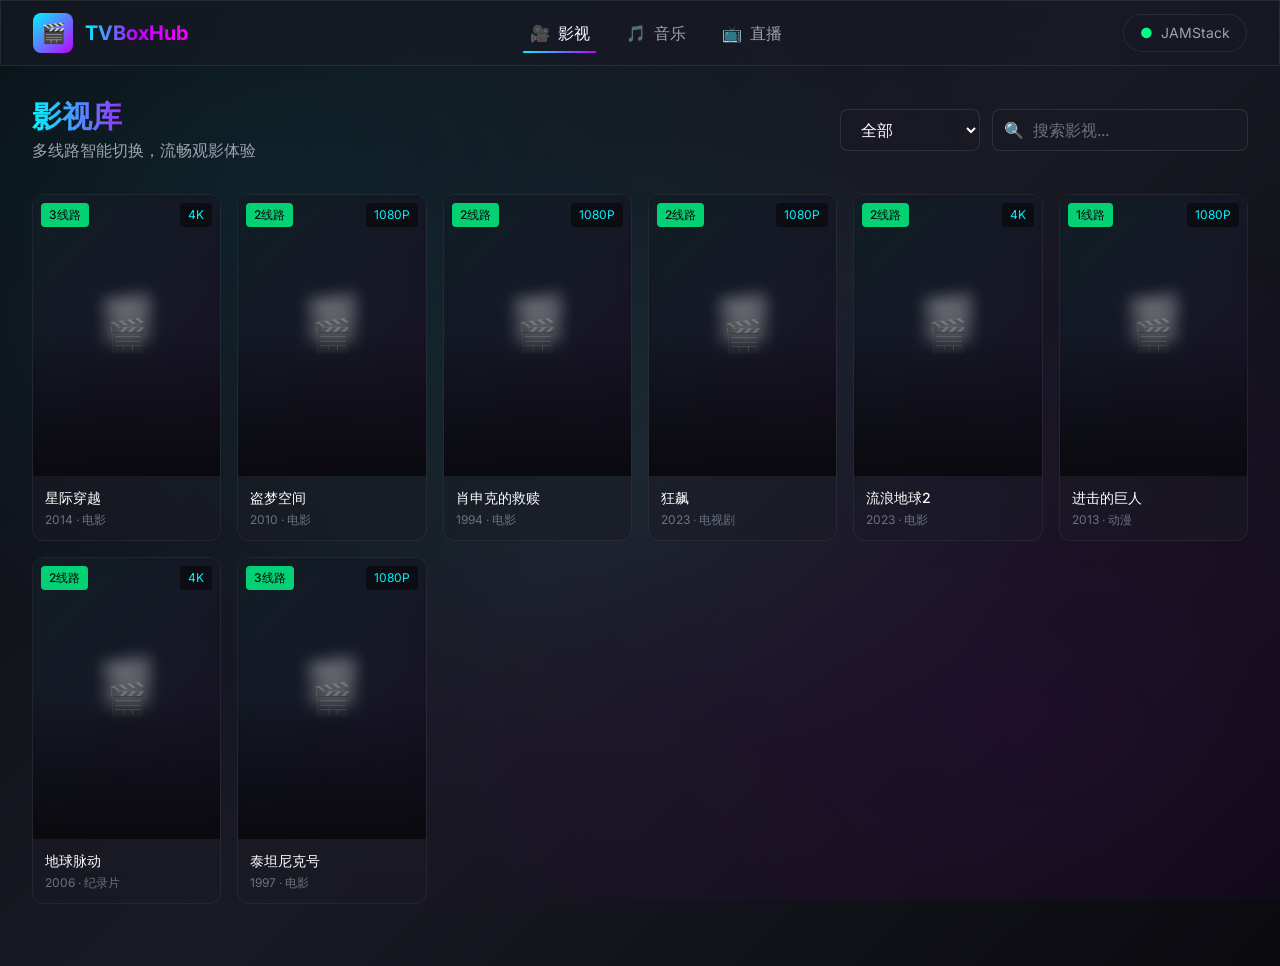
==== index.html @ 342911a7 "Deploy TVBox Hub to GitHub Pages" ====
<!DOCTYPE html>
<html lang="zh-CN">
  <head>
    <meta charset="UTF-8" />
    <link rel="icon" type="image/svg+xml" href="/vite.svg" />
    <meta name="viewport" content="width=device-width, initial-scale=1.0" />
    <meta name="theme-color" content="#0a0a0f" />
    <meta name="description" content="TVBoxHub - 影音一体化平台" />
    <title>TVBoxHub · 极客影音</title>
    <link rel="preconnect" href="https://fonts.googleapis.com">
    <link rel="preconnect" href="https://fonts.gstatic.com" crossorigin>
    <link href="https://fonts.googleapis.com/css2?family=Inter:wght@300;400;500;600;700&display=swap" rel="stylesheet">
    <script type="module" crossorigin src="./assets/index-Dao3s5fW.js"></script>
    <link rel="modulepreload" crossorigin href="./assets/vue-vendor-BrtCukkG.js">
    <link rel="modulepreload" crossorigin href="./assets/player-DXFqGVca.js">
    <link rel="stylesheet" crossorigin href="./assets/index-DZx0-giW.css">
  </head>
  <body class="bg-dark-900 text-gray-100">
    <div id="app"></div>
  </body>
</html>
---- assets/index-DZx0-giW.css ----
.safe-area-pb[data-v-b015e8e7]{padding-bottom:env(safe-area-inset-bottom,0)}.slide-up-enter-active[data-v-252736a0],.slide-up-leave-active[data-v-252736a0]{transition:all .3s ease}.slide-up-enter-from[data-v-252736a0],.slide-up-leave-to[data-v-252736a0]{transform:translateY(100%);opacity:0}.safe-area-pb[data-v-252736a0]{padding-bottom:env(safe-area-inset-bottom,0)}.fade-enter-active[data-v-eb271ba5],.fade-leave-active[data-v-eb271ba5]{transition:opacity .3s ease}.fade-enter-from[data-v-eb271ba5],.fade-leave-to[data-v-eb271ba5]{opacity:0}*,:before,:after{--tw-border-spacing-x: 0;--tw-border-spacing-y: 0;--tw-translate-x: 0;--tw-translate-y: 0;--tw-rotate: 0;--tw-skew-x: 0;--tw-skew-y: 0;--tw-scale-x: 1;--tw-scale-y: 1;--tw-pan-x: ;--tw-pan-y: ;--tw-pinch-zoom: ;--tw-scroll-snap-strictness: proximity;--tw-gradient-from-position: ;--tw-gradient-via-position: ;--tw-gradient-to-position: ;--tw-ordinal: ;--tw-slashed-zero: ;--tw-numeric-figure: ;--tw-numeric-spacing: ;--tw-numeric-fraction: ;--tw-ring-inset: ;--tw-ring-offset-width: 0px;--tw-ring-offset-color: #fff;--tw-ring-color: rgb(59 130 246 / .5);--tw-ring-offset-shadow: 0 0 #0000;--tw-ring-shadow: 0 0 #0000;--tw-shadow: 0 0 #0000;--tw-shadow-colored: 0 0 #0000;--tw-blur: ;--tw-brightness: ;--tw-contrast: ;--tw-grayscale: ;--tw-hue-rotate: ;--tw-invert: ;--tw-saturate: ;--tw-sepia: ;--tw-drop-shadow: ;--tw-backdrop-blur: ;--tw-backdrop-brightness: ;--tw-backdrop-contrast: ;--tw-backdrop-grayscale: ;--tw-backdrop-hue-rotate: ;--tw-backdrop-invert: ;--tw-backdrop-opacity: ;--tw-backdrop-saturate: ;--tw-backdrop-sepia: ;--tw-contain-size: ;--tw-contain-layout: ;--tw-contain-paint: ;--tw-contain-style: }::backdrop{--tw-border-spacing-x: 0;--tw-border-spacing-y: 0;--tw-translate-x: 0;--tw-translate-y: 0;--tw-rotate: 0;--tw-skew-x: 0;--tw-skew-y: 0;--tw-scale-x: 1;--tw-scale-y: 1;--tw-pan-x: ;--tw-pan-y: ;--tw-pinch-zoom: ;--tw-scroll-snap-strictness: proximity;--tw-gradient-from-position: ;--tw-gradient-via-position: ;--tw-gradient-to-position: ;--tw-ordinal: ;--tw-slashed-zero: ;--tw-numeric-figure: ;--tw-numeric-spacing: ;--tw-numeric-fraction: ;--tw-ring-inset: ;--tw-ring-offset-width: 0px;--tw-ring-offset-color: #fff;--tw-ring-color: rgb(59 130 246 / .5);--tw-ring-offset-shadow: 0 0 #0000;--tw-ring-shadow: 0 0 #0000;--tw-shadow: 0 0 #0000;--tw-shadow-colored: 0 0 #0000;--tw-blur: ;--tw-brightness: ;--tw-contrast: ;--tw-grayscale: ;--tw-hue-rotate: ;--tw-invert: ;--tw-saturate: ;--tw-sepia: ;--tw-drop-shadow: ;--tw-backdrop-blur: ;--tw-backdrop-brightness: ;--tw-backdrop-contrast: ;--tw-backdrop-grayscale: ;--tw-backdrop-hue-rotate: ;--tw-backdrop-invert: ;--tw-backdrop-opacity: ;--tw-backdrop-saturate: ;--tw-backdrop-sepia: ;--tw-contain-size: ;--tw-contain-layout: ;--tw-contain-paint: ;--tw-contain-style: }*,:before,:after{box-sizing:border-box;border-width:0;border-style:solid;border-color:#e5e7eb}:before,:after{--tw-content: ""}html,:host{line-height:1.5;-webkit-text-size-adjust:100%;-moz-tab-size:4;-o-tab-size:4;tab-size:4;font-family:Inter,system-ui,sans-serif;font-feature-settings:normal;font-variation-settings:normal;-webkit-tap-highlight-color:transparent}body{margin:0;line-height:inherit}hr{height:0;color:inherit;border-top-width:1px}abbr:where([title]){-webkit-text-decoration:underline dotted;text-decoration:underline dotted}h1,h2,h3,h4,h5,h6{font-size:inherit;font-weight:inherit}a{color:inherit;text-decoration:inherit}b,strong{font-weight:bolder}code,kbd,samp,pre{font-family:Fira Code,Consolas,monospace;font-feature-settings:normal;font-variation-settings:normal;font-size:1em}small{font-size:80%}sub,sup{font-size:75%;line-height:0;position:relative;vertical-align:baseline}sub{bottom:-.25em}sup{top:-.5em}table{text-indent:0;border-color:inherit;border-collapse:collapse}button,input,optgroup,select,textarea{font-family:inherit;font-feature-settings:inherit;font-variation-settings:inherit;font-size:100%;font-weight:inherit;line-height:inherit;letter-spacing:inherit;color:inherit;margin:0;padding:0}button,select{text-transform:none}button,input:where([type=button]),input:where([type=reset]),input:where([type=submit]){-webkit-appearance:button;background-color:transparent;background-image:none}:-moz-focusring{outline:auto}:-moz-ui-invalid{box-shadow:none}progress{vertical-align:baseline}::-webkit-inner-spin-button,::-webkit-outer-spin-button{height:auto}[type=search]{-webkit-appearance:textfield;outline-offset:-2px}::-webkit-search-decoration{-webkit-appearance:none}::-webkit-file-upload-button{-webkit-appearance:button;font:inherit}summary{display:list-item}blockquote,dl,dd,h1,h2,h3,h4,h5,h6,hr,figure,p,pre{margin:0}fieldset{margin:0;padding:0}legend{padding:0}ol,ul,menu{list-style:none;margin:0;padding:0}dialog{padding:0}textarea{resize:vertical}input::-moz-placeholder,textarea::-moz-placeholder{opacity:1;color:#9ca3af}input::placeholder,textarea::placeholder{opacity:1;color:#9ca3af}button,[role=button]{cursor:pointer}:disabled{cursor:default}img,svg,video,canvas,audio,iframe,embed,object{display:block;vertical-align:middle}img,video{max-width:100%;height:auto}[hidden]:where(:not([hidden=until-found])){display:none}.container{width:100%}@media (min-width: 640px){.container{max-width:640px}}@media (min-width: 768px){.container{max-width:768px}}@media (min-width: 1024px){.container{max-width:1024px}}@media (min-width: 1280px){.container{max-width:1280px}}@media (min-width: 1536px){.container{max-width:1536px}}.fixed{position:fixed}.absolute{position:absolute}.relative{position:relative}.sticky{position:sticky}.inset-0{top:0;right:0;bottom:0;left:0}.-bottom-0\.5{bottom:-.125rem}.bottom-0{bottom:0}.bottom-16{bottom:4rem}.bottom-2{bottom:.5rem}.bottom-4{bottom:1rem}.left-0{left:0}.left-2{left:.5rem}.left-3{left:.75rem}.left-4{left:1rem}.right-0{right:0}.right-2{right:.5rem}.right-4{right:1rem}.top-0{top:0}.top-1\/2{top:50%}.top-2{top:.5rem}.top-4{top:1rem}.z-10{z-index:10}.z-20{z-index:20}.z-40{z-index:40}.z-50{z-index:50}.mx-auto{margin-left:auto;margin-right:auto}.mb-2{margin-bottom:.5rem}.mb-4{margin-bottom:1rem}.mb-8{margin-bottom:2rem}.ml-4{margin-left:1rem}.mt-1{margin-top:.25rem}.mt-2{margin-top:.5rem}.mt-3{margin-top:.75rem}.flex{display:flex}.grid{display:grid}.hidden{display:none}.aspect-\[2\/3\]{aspect-ratio:2/3}.aspect-square{aspect-ratio:1 / 1}.aspect-video{aspect-ratio:16 / 9}.h-0\.5{height:.125rem}.h-1{height:.25rem}.h-1\.5{height:.375rem}.h-10{height:2.5rem}.h-12{height:3rem}.h-14{height:3.5rem}.h-16{height:4rem}.h-2{height:.5rem}.h-64{height:16rem}.h-8{height:2rem}.h-full{height:100%}.max-h-\[90vh\]{max-height:90vh}.min-h-screen{min-height:100vh}.w-1\.5{width:.375rem}.w-10{width:2.5rem}.w-12{width:3rem}.w-14{width:3.5rem}.w-16{width:4rem}.w-2{width:.5rem}.w-48{width:12rem}.w-8{width:2rem}.w-full{width:100%}.min-w-0{min-width:0px}.min-w-\[140px\]{min-width:140px}.max-w-2xl{max-width:42rem}.max-w-7xl{max-width:80rem}.max-w-md{max-width:28rem}.flex-1{flex:1 1 0%}.flex-shrink-0{flex-shrink:0}.-translate-y-1\/2{--tw-translate-y: -50%;transform:translate(var(--tw-translate-x),var(--tw-translate-y)) rotate(var(--tw-rotate)) skew(var(--tw-skew-x)) skewY(var(--tw-skew-y)) scaleX(var(--tw-scale-x)) scaleY(var(--tw-scale-y))}.scale-110{--tw-scale-x: 1.1;--tw-scale-y: 1.1;transform:translate(var(--tw-translate-x),var(--tw-translate-y)) rotate(var(--tw-rotate)) skew(var(--tw-skew-x)) skewY(var(--tw-skew-y)) scaleX(var(--tw-scale-x)) scaleY(var(--tw-scale-y))}.transform{transform:translate(var(--tw-translate-x),var(--tw-translate-y)) rotate(var(--tw-rotate)) skew(var(--tw-skew-x)) skewY(var(--tw-skew-y)) scaleX(var(--tw-scale-x)) scaleY(var(--tw-scale-y))}@keyframes pulse{50%{opacity:.5}}.animate-pulse{animation:pulse 2s cubic-bezier(.4,0,.6,1) infinite}@keyframes spin{to{transform:rotate(360deg)}}.animate-spin{animation:spin 1s linear infinite}.cursor-pointer{cursor:pointer}.grid-cols-1{grid-template-columns:repeat(1,minmax(0,1fr))}.grid-cols-2{grid-template-columns:repeat(2,minmax(0,1fr))}.flex-col{flex-direction:column}.flex-wrap{flex-wrap:wrap}.items-center{align-items:center}.justify-center{justify-content:center}.justify-between{justify-content:space-between}.justify-around{justify-content:space-around}.gap-1{gap:.25rem}.gap-2{gap:.5rem}.gap-3{gap:.75rem}.gap-4{gap:1rem}.gap-6{gap:1.5rem}.space-y-3>:not([hidden])~:not([hidden]){--tw-space-y-reverse: 0;margin-top:calc(.75rem * calc(1 - var(--tw-space-y-reverse)));margin-bottom:calc(.75rem * var(--tw-space-y-reverse))}.space-y-8>:not([hidden])~:not([hidden]){--tw-space-y-reverse: 0;margin-top:calc(2rem * calc(1 - var(--tw-space-y-reverse)));margin-bottom:calc(2rem * var(--tw-space-y-reverse))}.self-start{align-self:flex-start}.overflow-hidden{overflow:hidden}.overflow-y-auto{overflow-y:auto}.truncate{overflow:hidden;text-overflow:ellipsis;white-space:nowrap}.rounded{border-radius:.25rem}.rounded-2xl{border-radius:1rem}.rounded-full{border-radius:9999px}.rounded-lg{border-radius:.5rem}.rounded-xl{border-radius:.75rem}.border{border-width:1px}.border-2{border-width:2px}.border-4{border-width:4px}.border-b{border-bottom-width:1px}.border-t{border-top-width:1px}.border-neon-cyan{--tw-border-opacity: 1;border-color:rgb(0 245 255 / var(--tw-border-opacity, 1))}.border-neon-cyan\/30{border-color:#00f5ff4d}.border-neon-pink{--tw-border-opacity: 1;border-color:rgb(255 0 255 / var(--tw-border-opacity, 1))}.border-neon-pink\/30{border-color:#ff00ff4d}.border-neon-purple{--tw-border-opacity: 1;border-color:rgb(191 0 255 / var(--tw-border-opacity, 1))}.border-neon-red\/50{border-color:#ff336680}.border-white\/10{border-color:#ffffff1a}.border-white\/5{border-color:#ffffff0d}.border-t-neon-cyan{--tw-border-opacity: 1;border-top-color:rgb(0 245 255 / var(--tw-border-opacity, 1))}.border-t-neon-pink{--tw-border-opacity: 1;border-top-color:rgb(255 0 255 / var(--tw-border-opacity, 1))}.bg-dark-600{--tw-bg-opacity: 1;background-color:rgb(34 34 48 / var(--tw-bg-opacity, 1))}.bg-dark-800{--tw-bg-opacity: 1;background-color:rgb(18 18 26 / var(--tw-bg-opacity, 1))}.bg-dark-900{--tw-bg-opacity: 1;background-color:rgb(10 10 15 / var(--tw-bg-opacity, 1))}.bg-dark-900\/40{background-color:#0a0a0f66}.bg-dark-900\/80{background-color:#0a0a0fcc}.bg-dark-900\/95{background-color:#0a0a0ff2}.bg-neon-cyan\/20{background-color:#00f5ff33}.bg-neon-green\/80{background-color:#0f8c}.bg-neon-pink\/20{background-color:#f0f3}.bg-neon-purple\/20{background-color:#bf00ff33}.bg-neon-red{--tw-bg-opacity: 1;background-color:rgb(255 51 102 / var(--tw-bg-opacity, 1))}.bg-neon-red\/80{background-color:#f36c}.bg-white{--tw-bg-opacity: 1;background-color:rgb(255 255 255 / var(--tw-bg-opacity, 1))}.bg-gradient-to-br{background-image:linear-gradient(to bottom right,var(--tw-gradient-stops))}.bg-gradient-to-r{background-image:linear-gradient(to right,var(--tw-gradient-stops))}.bg-gradient-to-t{background-image:linear-gradient(to top,var(--tw-gradient-stops))}.from-dark-900{--tw-gradient-from: #0a0a0f var(--tw-gradient-from-position);--tw-gradient-to: rgb(10 10 15 / 0) var(--tw-gradient-to-position);--tw-gradient-stops: var(--tw-gradient-from), var(--tw-gradient-to)}.from-neon-cyan{--tw-gradient-from: #00f5ff var(--tw-gradient-from-position);--tw-gradient-to: rgb(0 245 255 / 0) var(--tw-gradient-to-position);--tw-gradient-stops: var(--tw-gradient-from), var(--tw-gradient-to)}.via-dark-900\/50{--tw-gradient-to: rgb(10 10 15 / 0) var(--tw-gradient-to-position);--tw-gradient-stops: var(--tw-gradient-from), rgb(10 10 15 / .5) var(--tw-gradient-via-position), var(--tw-gradient-to)}.via-transparent{--tw-gradient-to: rgb(0 0 0 / 0) var(--tw-gradient-to-position);--tw-gradient-stops: var(--tw-gradient-from), transparent var(--tw-gradient-via-position), var(--tw-gradient-to)}.to-neon-purple{--tw-gradient-to: #bf00ff var(--tw-gradient-to-position)}.to-transparent{--tw-gradient-to: transparent var(--tw-gradient-to-position)}.object-cover{-o-object-fit:cover;object-fit:cover}.p-3{padding:.75rem}.p-4{padding:1rem}.p-6{padding:1.5rem}.p-8{padding:2rem}.px-2{padding-left:.5rem;padding-right:.5rem}.px-3{padding-left:.75rem;padding-right:.75rem}.px-4{padding-left:1rem;padding-right:1rem}.py-1{padding-top:.25rem;padding-bottom:.25rem}.py-12{padding-top:3rem;padding-bottom:3rem}.py-2{padding-top:.5rem;padding-bottom:.5rem}.py-20{padding-top:5rem;padding-bottom:5rem}.py-3{padding-top:.75rem;padding-bottom:.75rem}.pb-32{padding-bottom:8rem}.pl-10{padding-left:2.5rem}.pr-4{padding-right:1rem}.text-center{text-align:center}.text-right{text-align:right}.text-2xl{font-size:1.5rem;line-height:2rem}.text-4xl{font-size:2.25rem;line-height:2.5rem}.text-5xl{font-size:3rem;line-height:1}.text-lg{font-size:1.125rem;line-height:1.75rem}.text-sm{font-size:.875rem;line-height:1.25rem}.text-xl{font-size:1.25rem;line-height:1.75rem}.text-xs{font-size:.75rem;line-height:1rem}.font-bold{font-weight:700}.font-medium{font-weight:500}.text-dark-900{--tw-text-opacity: 1;color:rgb(10 10 15 / var(--tw-text-opacity, 1))}.text-gray-100{--tw-text-opacity: 1;color:rgb(243 244 246 / var(--tw-text-opacity, 1))}.text-gray-300{--tw-text-opacity: 1;color:rgb(209 213 219 / var(--tw-text-opacity, 1))}.text-gray-400{--tw-text-opacity: 1;color:rgb(156 163 175 / var(--tw-text-opacity, 1))}.text-gray-500{--tw-text-opacity: 1;color:rgb(107 114 128 / var(--tw-text-opacity, 1))}.text-neon-cyan{--tw-text-opacity: 1;color:rgb(0 245 255 / var(--tw-text-opacity, 1))}.text-neon-green{--tw-text-opacity: 1;color:rgb(0 255 136 / var(--tw-text-opacity, 1))}.text-neon-red{--tw-text-opacity: 1;color:rgb(255 51 102 / var(--tw-text-opacity, 1))}.text-neon-yellow{--tw-text-opacity: 1;color:rgb(255 255 0 / var(--tw-text-opacity, 1))}.text-white{--tw-text-opacity: 1;color:rgb(255 255 255 / var(--tw-text-opacity, 1))}.opacity-0{opacity:0}.outline-none{outline:2px solid transparent;outline-offset:2px}.filter{filter:var(--tw-blur) var(--tw-brightness) var(--tw-contrast) var(--tw-grayscale) var(--tw-hue-rotate) var(--tw-invert) var(--tw-saturate) var(--tw-sepia) var(--tw-drop-shadow)}.backdrop-blur-sm{--tw-backdrop-blur: blur(4px);-webkit-backdrop-filter:var(--tw-backdrop-blur) var(--tw-backdrop-brightness) var(--tw-backdrop-contrast) var(--tw-backdrop-grayscale) var(--tw-backdrop-hue-rotate) var(--tw-backdrop-invert) var(--tw-backdrop-opacity) var(--tw-backdrop-saturate) var(--tw-backdrop-sepia);backdrop-filter:var(--tw-backdrop-blur) var(--tw-backdrop-brightness) var(--tw-backdrop-contrast) var(--tw-backdrop-grayscale) var(--tw-backdrop-hue-rotate) var(--tw-backdrop-invert) var(--tw-backdrop-opacity) var(--tw-backdrop-saturate) var(--tw-backdrop-sepia)}.backdrop-blur-xl{--tw-backdrop-blur: blur(24px);-webkit-backdrop-filter:var(--tw-backdrop-blur) var(--tw-backdrop-brightness) var(--tw-backdrop-contrast) var(--tw-backdrop-grayscale) var(--tw-backdrop-hue-rotate) var(--tw-backdrop-invert) var(--tw-backdrop-opacity) var(--tw-backdrop-saturate) var(--tw-backdrop-sepia);backdrop-filter:var(--tw-backdrop-blur) var(--tw-backdrop-brightness) var(--tw-backdrop-contrast) var(--tw-backdrop-grayscale) var(--tw-backdrop-hue-rotate) var(--tw-backdrop-invert) var(--tw-backdrop-opacity) var(--tw-backdrop-saturate) var(--tw-backdrop-sepia)}.transition{transition-property:color,background-color,border-color,text-decoration-color,fill,stroke,opacity,box-shadow,transform,filter,backdrop-filter;transition-timing-function:cubic-bezier(.4,0,.2,1);transition-duration:.15s}.transition-all{transition-property:all;transition-timing-function:cubic-bezier(.4,0,.2,1);transition-duration:.15s}.transition-colors{transition-property:color,background-color,border-color,text-decoration-color,fill,stroke;transition-timing-function:cubic-bezier(.4,0,.2,1);transition-duration:.15s}.transition-opacity{transition-property:opacity;transition-timing-function:cubic-bezier(.4,0,.2,1);transition-duration:.15s}.transition-transform{transition-property:transform;transition-timing-function:cubic-bezier(.4,0,.2,1);transition-duration:.15s}.duration-300{transition-duration:.3s}.duration-500{transition-duration:.5s}:root{--neon-cyan: #00f5ff;--neon-pink: #ff00ff;--neon-purple: #bf00ff;--neon-green: #00ff88}*{margin:0;padding:0;box-sizing:border-box}body{font-family:Inter,system-ui,sans-serif;background:linear-gradient(135deg,#0a0a0f,#1a1a25,#0a0a0f);min-height:100vh;overflow-x:hidden}body:before{content:"";position:fixed;top:0;left:0;width:100%;height:100%;background:radial-gradient(ellipse at 20% 20%,rgba(0,245,255,.08) 0%,transparent 50%),radial-gradient(ellipse at 80% 80%,rgba(191,0,255,.08) 0%,transparent 50%),radial-gradient(ellipse at 50% 50%,rgba(0,255,136,.05) 0%,transparent 50%);pointer-events:none;z-index:-1}.glass{background:#1a1a2599;backdrop-filter:blur(20px);-webkit-backdrop-filter:blur(20px);border:1px solid rgba(255,255,255,.08)}.glass-card{background:#1a1a2580;backdrop-filter:blur(16px);-webkit-backdrop-filter:blur(16px);border:1px solid rgba(255,255,255,.06);transition:all .3s cubic-bezier(.4,0,.2,1)}.glass-card:hover{background:#1a1a25b3;border-color:#00f5ff4d;box-shadow:0 0 30px #00f5ff1a;transform:translateY(-2px)}.neon-border{position:relative}.neon-border:before{content:"";position:absolute;top:-2px;right:-2px;bottom:-2px;left:-2px;background:linear-gradient(45deg,var(--neon-cyan),var(--neon-purple),var(--neon-pink));border-radius:inherit;z-index:-1;opacity:0;transition:opacity .3s ease}.neon-border:hover:before{opacity:1}.neon-text{background:linear-gradient(90deg,var(--neon-cyan),var(--neon-purple),var(--neon-pink));-webkit-background-clip:text;background-clip:text;color:transparent}.neon-glow{text-shadow:0 0 10px var(--neon-cyan),0 0 20px var(--neon-cyan),0 0 40px var(--neon-cyan)}.nav-link{position:relative;padding:.5rem 1rem;color:#9ca3af;transition:all .3s ease}.nav-link:after{content:"";position:absolute;bottom:0;left:50%;width:0;height:2px;background:linear-gradient(90deg,var(--neon-cyan),var(--neon-purple));transition:all .3s ease;transform:translate(-50%)}.nav-link:hover,.nav-link.router-link-active{color:#fff}.nav-link.router-link-active:after,.nav-link:hover:after{width:80%}.neon-btn{position:relative;padding:.75rem 1.5rem;background:linear-gradient(135deg,#00f5ff1a,#bf00ff1a);border:1px solid rgba(0,245,255,.3);color:var(--neon-cyan);font-weight:500;border-radius:.5rem;cursor:pointer;overflow:hidden;transition:all .3s ease}.neon-btn:before{content:"";position:absolute;top:0;right:0;bottom:0;left:0;background:linear-gradient(135deg,var(--neon-cyan),var(--neon-purple));opacity:0;transition:opacity .3s ease}.neon-btn:hover{border-color:var(--neon-cyan);box-shadow:0 0 20px #00f5ff4d;transform:translateY(-2px)}.neon-btn:hover:before{opacity:.1}.neon-btn span{position:relative;z-index:1}.scrollbar-thin::-webkit-scrollbar{width:6px;height:6px}.scrollbar-thin::-webkit-scrollbar-track{background:#1a1a2580;border-radius:3px}.scrollbar-thin::-webkit-scrollbar-thumb{background:#00f5ff4d;border-radius:3px}.scrollbar-thin::-webkit-scrollbar-thumb:hover{background:#00f5ff80}@keyframes slideUp{0%{opacity:0;transform:translateY(20px)}to{opacity:1;transform:translateY(0)}}.animate-slide-up{animation:slideUp .5s ease forwards}.stagger-1{animation-delay:.1s}.stagger-2{animation-delay:.2s}.stagger-3{animation-delay:.3s}.stagger-4{animation-delay:.4s}.stagger-5{animation-delay:.5s}.lazy-image{position:relative;overflow:hidden}.lazy-image:before{content:"";position:absolute;top:0;right:0;bottom:0;left:0;background:linear-gradient(135deg,#00f5ff0d,#bf00ff0d);-webkit-backdrop-filter:blur(8px);backdrop-filter:blur(8px);display:flex;align-items:center;justify-content:center;content:"🎬";font-size:2rem;color:#fff3}.lazy-image img{opacity:0;transition:opacity .5s ease}.lazy-image img.loaded{opacity:1}.lazy-image img.loaded+.lazy-placeholder{display:none}input,textarea,select{background:#1a1a25cc;border:1px solid rgba(255,255,255,.1);color:#fff;padding:.75rem 1rem;border-radius:.5rem;outline:none;transition:all .3s ease}input:focus,textarea:focus,select:focus{border-color:var(--neon-cyan);box-shadow:0 0 15px #00f5ff33}input::-moz-placeholder,textarea::-moz-placeholder{color:#6b7280}input::placeholder,textarea::placeholder{color:#6b7280}.artplayer-container{font-family:Inter,sans-serif!important}.aplayer .aplayer-info .aplayer-controller .aplayer-bar-wrap .aplayer-bar .aplayer-played{background:linear-gradient(90deg,var(--neon-cyan),var(--neon-purple))!important}.aplayer .aplayer-info .aplayer-controller .aplayer-bar-wrap .aplayer-bar .aplayer-played .aplayer-thumb{background:var(--neon-cyan)!important;box-shadow:0 0 10px var(--neon-cyan)}.aplayer .aplayer-lrc-current{color:var(--neon-cyan)!important;text-shadow:0 0 20px var(--neon-cyan)}@media (max-width: 768px){.glass-card{-webkit-backdrop-filter:blur(12px);backdrop-filter:blur(12px)}}.hover\:border-neon-red:hover{--tw-border-opacity: 1;border-color:rgb(255 51 102 / var(--tw-border-opacity, 1))}.hover\:bg-neon-cyan\/30:hover{background-color:#00f5ff4d}.hover\:text-white:hover{--tw-text-opacity: 1;color:rgb(255 255 255 / var(--tw-text-opacity, 1))}.group:hover .group-hover\:scale-110{--tw-scale-x: 1.1;--tw-scale-y: 1.1;transform:translate(var(--tw-translate-x),var(--tw-translate-y)) rotate(var(--tw-rotate)) skew(var(--tw-skew-x)) skewY(var(--tw-skew-y)) scaleX(var(--tw-scale-x)) scaleY(var(--tw-scale-y))}.group:hover .group-hover\:opacity-100{opacity:1}@media (min-width: 640px){.sm\:flex{display:flex}.sm\:w-64{width:16rem}.sm\:grid-cols-3{grid-template-columns:repeat(3,minmax(0,1fr))}.sm\:flex-row{flex-direction:row}.sm\:items-start{align-items:flex-start}.sm\:items-center{align-items:center}.sm\:justify-between{justify-content:space-between}.sm\:p-6{padding:1.5rem}.sm\:px-6{padding-left:1.5rem;padding-right:1.5rem}.sm\:text-3xl{font-size:1.875rem;line-height:2.25rem}}@media (min-width: 768px){.md\:flex{display:flex}.md\:hidden{display:none}.md\:grid-cols-2{grid-template-columns:repeat(2,minmax(0,1fr))}.md\:grid-cols-4{grid-template-columns:repeat(4,minmax(0,1fr))}}@media (min-width: 1024px){.lg\:grid-cols-3{grid-template-columns:repeat(3,minmax(0,1fr))}.lg\:grid-cols-5{grid-template-columns:repeat(5,minmax(0,1fr))}.lg\:p-8{padding:2rem}.lg\:px-8{padding-left:2rem;padding-right:2rem}}@media (min-width: 1280px){.xl\:grid-cols-6{grid-template-columns:repeat(6,minmax(0,1fr))}}.artplayer-container[data-v-f7b04e7a]{width:100%;min-height:400px;background:#0a0a0f}
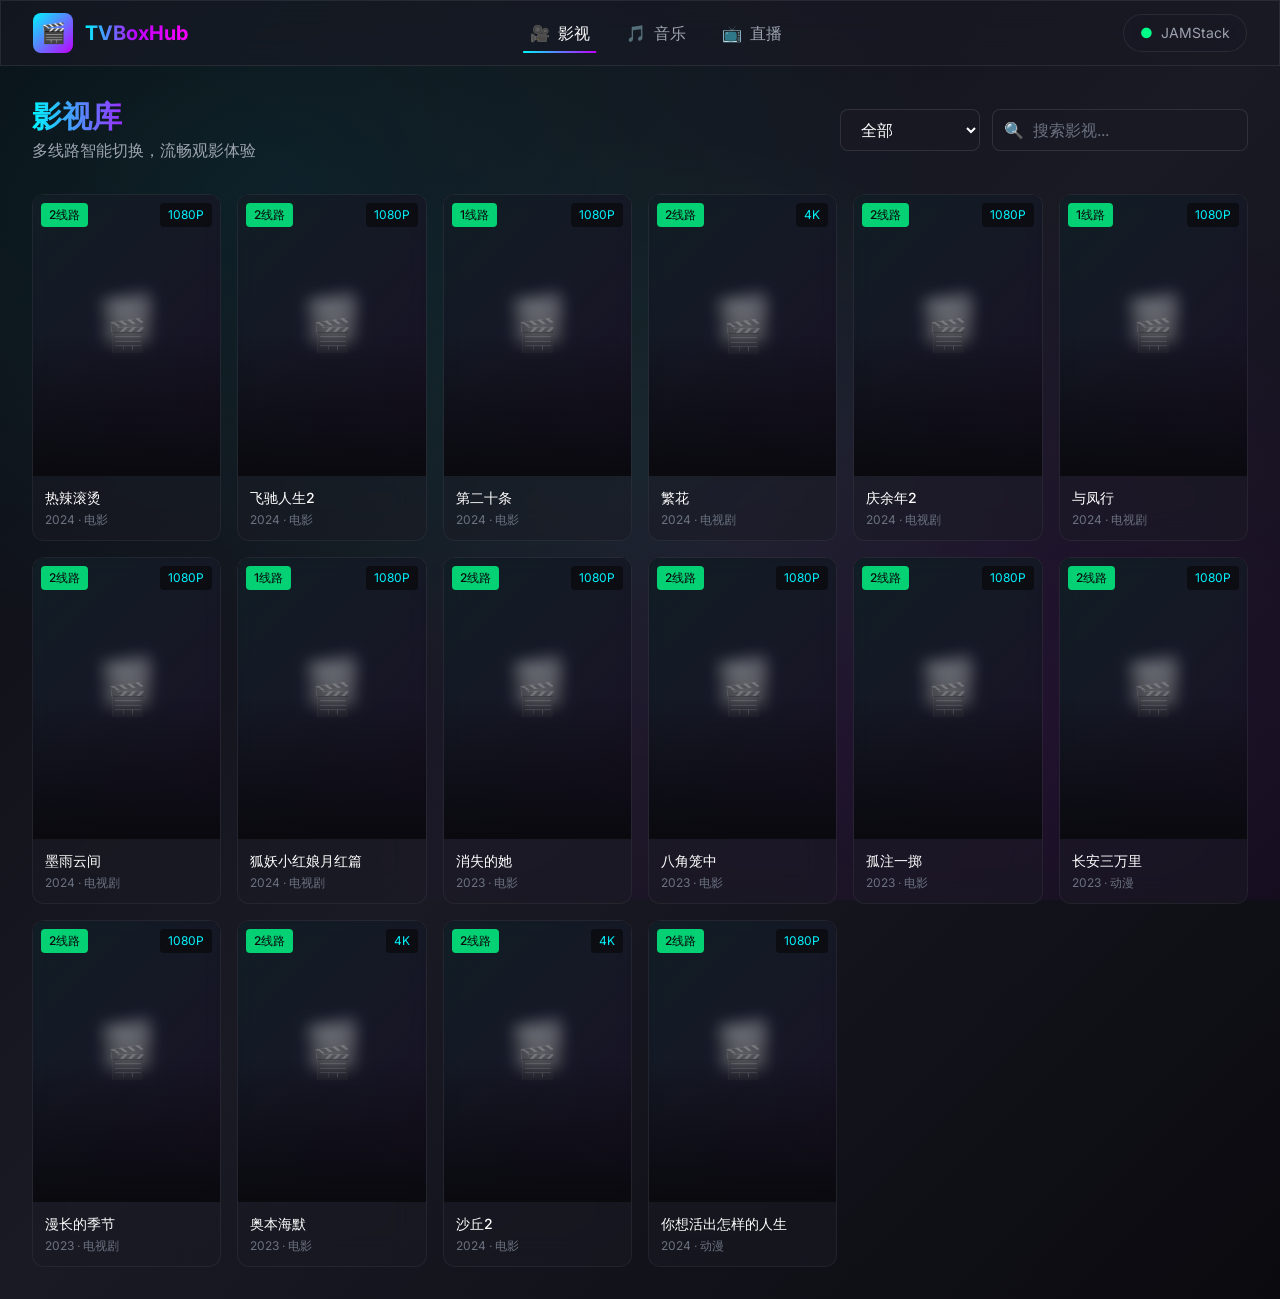
==== commit 260dc0f2: "Fix: optimize player with HLS.js, add reliable test sources" ====
--- a/index.html
+++ b/index.html
@@ -10,10 +10,10 @@
     <link rel="preconnect" href="https://fonts.googleapis.com">
     <link rel="preconnect" href="https://fonts.gstatic.com" crossorigin>
     <link href="https://fonts.googleapis.com/css2?family=Inter:wght@300;400;500;600;700&display=swap" rel="stylesheet">
-    <script type="module" crossorigin src="./assets/index-Dao3s5fW.js"></script>
-    <link rel="modulepreload" crossorigin href="./assets/vue-vendor-BrtCukkG.js">
-    <link rel="modulepreload" crossorigin href="./assets/player-DXFqGVca.js">
-    <link rel="stylesheet" crossorigin href="./assets/index-DZx0-giW.css">
+    <script type="module" crossorigin src="./assets/index-BPAEY3Fh.js"></script>
+    <link rel="modulepreload" crossorigin href="./assets/vue-vendor-X1hjqPwG.js">
+    <link rel="modulepreload" crossorigin href="./assets/player-DMwkkHvz.js">
+    <link rel="stylesheet" crossorigin href="./assets/index-U_MOklC5.css">
   </head>
   <body class="bg-dark-900 text-gray-100">
     <div id="app"></div>
--- a/assets/index-U_MOklC5.css
+++ b/assets/index-U_MOklC5.css
@@ -0,0 +1 @@
+.safe-area-pb[data-v-b015e8e7]{padding-bottom:env(safe-area-inset-bottom,0)}.slide-up-enter-active[data-v-252736a0],.slide-up-leave-active[data-v-252736a0]{transition:all .3s ease}.slide-up-enter-from[data-v-252736a0],.slide-up-leave-to[data-v-252736a0]{transform:translateY(100%);opacity:0}.safe-area-pb[data-v-252736a0]{padding-bottom:env(safe-area-inset-bottom,0)}.fade-enter-active[data-v-941abd38],.fade-leave-active[data-v-941abd38]{transition:opacity .3s ease}.fade-enter-from[data-v-941abd38],.fade-leave-to[data-v-941abd38]{opacity:0}*,:before,:after{--tw-border-spacing-x: 0;--tw-border-spacing-y: 0;--tw-translate-x: 0;--tw-translate-y: 0;--tw-rotate: 0;--tw-skew-x: 0;--tw-skew-y: 0;--tw-scale-x: 1;--tw-scale-y: 1;--tw-pan-x: ;--tw-pan-y: ;--tw-pinch-zoom: ;--tw-scroll-snap-strictness: proximity;--tw-gradient-from-position: ;--tw-gradient-via-position: ;--tw-gradient-to-position: ;--tw-ordinal: ;--tw-slashed-zero: ;--tw-numeric-figure: ;--tw-numeric-spacing: ;--tw-numeric-fraction: ;--tw-ring-inset: ;--tw-ring-offset-width: 0px;--tw-ring-offset-color: #fff;--tw-ring-color: rgb(59 130 246 / .5);--tw-ring-offset-shadow: 0 0 #0000;--tw-ring-shadow: 0 0 #0000;--tw-shadow: 0 0 #0000;--tw-shadow-colored: 0 0 #0000;--tw-blur: ;--tw-brightness: ;--tw-contrast: ;--tw-grayscale: ;--tw-hue-rotate: ;--tw-invert: ;--tw-saturate: ;--tw-sepia: ;--tw-drop-shadow: ;--tw-backdrop-blur: ;--tw-backdrop-brightness: ;--tw-backdrop-contrast: ;--tw-backdrop-grayscale: ;--tw-backdrop-hue-rotate: ;--tw-backdrop-invert: ;--tw-backdrop-opacity: ;--tw-backdrop-saturate: ;--tw-backdrop-sepia: ;--tw-contain-size: ;--tw-contain-layout: ;--tw-contain-paint: ;--tw-contain-style: }::backdrop{--tw-border-spacing-x: 0;--tw-border-spacing-y: 0;--tw-translate-x: 0;--tw-translate-y: 0;--tw-rotate: 0;--tw-skew-x: 0;--tw-skew-y: 0;--tw-scale-x: 1;--tw-scale-y: 1;--tw-pan-x: ;--tw-pan-y: ;--tw-pinch-zoom: ;--tw-scroll-snap-strictness: proximity;--tw-gradient-from-position: ;--tw-gradient-via-position: ;--tw-gradient-to-position: ;--tw-ordinal: ;--tw-slashed-zero: ;--tw-numeric-figure: ;--tw-numeric-spacing: ;--tw-numeric-fraction: ;--tw-ring-inset: ;--tw-ring-offset-width: 0px;--tw-ring-offset-color: #fff;--tw-ring-color: rgb(59 130 246 / .5);--tw-ring-offset-shadow: 0 0 #0000;--tw-ring-shadow: 0 0 #0000;--tw-shadow: 0 0 #0000;--tw-shadow-colored: 0 0 #0000;--tw-blur: ;--tw-brightness: ;--tw-contrast: ;--tw-grayscale: ;--tw-hue-rotate: ;--tw-invert: ;--tw-saturate: ;--tw-sepia: ;--tw-drop-shadow: ;--tw-backdrop-blur: ;--tw-backdrop-brightness: ;--tw-backdrop-contrast: ;--tw-backdrop-grayscale: ;--tw-backdrop-hue-rotate: ;--tw-backdrop-invert: ;--tw-backdrop-opacity: ;--tw-backdrop-saturate: ;--tw-backdrop-sepia: ;--tw-contain-size: ;--tw-contain-layout: ;--tw-contain-paint: ;--tw-contain-style: }*,:before,:after{box-sizing:border-box;border-width:0;border-style:solid;border-color:#e5e7eb}:before,:after{--tw-content: ""}html,:host{line-height:1.5;-webkit-text-size-adjust:100%;-moz-tab-size:4;-o-tab-size:4;tab-size:4;font-family:Inter,system-ui,sans-serif;font-feature-settings:normal;font-variation-settings:normal;-webkit-tap-highlight-color:transparent}body{margin:0;line-height:inherit}hr{height:0;color:inherit;border-top-width:1px}abbr:where([title]){-webkit-text-decoration:underline dotted;text-decoration:underline dotted}h1,h2,h3,h4,h5,h6{font-size:inherit;font-weight:inherit}a{color:inherit;text-decoration:inherit}b,strong{font-weight:bolder}code,kbd,samp,pre{font-family:Fira Code,Consolas,monospace;font-feature-settings:normal;font-variation-settings:normal;font-size:1em}small{font-size:80%}sub,sup{font-size:75%;line-height:0;position:relative;vertical-align:baseline}sub{bottom:-.25em}sup{top:-.5em}table{text-indent:0;border-color:inherit;border-collapse:collapse}button,input,optgroup,select,textarea{font-family:inherit;font-feature-settings:inherit;font-variation-settings:inherit;font-size:100%;font-weight:inherit;line-height:inherit;letter-spacing:inherit;color:inherit;margin:0;padding:0}button,select{text-transform:none}button,input:where([type=button]),input:where([type=reset]),input:where([type=submit]){-webkit-appearance:button;background-color:transparent;background-image:none}:-moz-focusring{outline:auto}:-moz-ui-invalid{box-shadow:none}progress{vertical-align:baseline}::-webkit-inner-spin-button,::-webkit-outer-spin-button{height:auto}[type=search]{-webkit-appearance:textfield;outline-offset:-2px}::-webkit-search-decoration{-webkit-appearance:none}::-webkit-file-upload-button{-webkit-appearance:button;font:inherit}summary{display:list-item}blockquote,dl,dd,h1,h2,h3,h4,h5,h6,hr,figure,p,pre{margin:0}fieldset{margin:0;padding:0}legend{padding:0}ol,ul,menu{list-style:none;margin:0;padding:0}dialog{padding:0}textarea{resize:vertical}input::-moz-placeholder,textarea::-moz-placeholder{opacity:1;color:#9ca3af}input::placeholder,textarea::placeholder{opacity:1;color:#9ca3af}button,[role=button]{cursor:pointer}:disabled{cursor:default}img,svg,video,canvas,audio,iframe,embed,object{display:block;vertical-align:middle}img,video{max-width:100%;height:auto}[hidden]:where(:not([hidden=until-found])){display:none}.container{width:100%}@media (min-width: 640px){.container{max-width:640px}}@media (min-width: 768px){.container{max-width:768px}}@media (min-width: 1024px){.container{max-width:1024px}}@media (min-width: 1280px){.container{max-width:1280px}}@media (min-width: 1536px){.container{max-width:1536px}}.fixed{position:fixed}.absolute{position:absolute}.relative{position:relative}.sticky{position:sticky}.inset-0{top:0;right:0;bottom:0;left:0}.-bottom-0\.5{bottom:-.125rem}.bottom-0{bottom:0}.bottom-16{bottom:4rem}.bottom-2{bottom:.5rem}.bottom-3{bottom:.75rem}.bottom-4{bottom:1rem}.left-0{left:0}.left-2{left:.5rem}.left-3{left:.75rem}.left-4{left:1rem}.right-0{right:0}.right-2{right:.5rem}.right-3{right:.75rem}.right-4{right:1rem}.top-0{top:0}.top-1\/2{top:50%}.top-2{top:.5rem}.top-4{top:1rem}.z-10{z-index:10}.z-20{z-index:20}.z-40{z-index:40}.z-50{z-index:50}.mx-auto{margin-left:auto;margin-right:auto}.mb-2{margin-bottom:.5rem}.mb-3{margin-bottom:.75rem}.mb-4{margin-bottom:1rem}.mb-8{margin-bottom:2rem}.ml-4{margin-left:1rem}.mt-1{margin-top:.25rem}.mt-2{margin-top:.5rem}.mt-3{margin-top:.75rem}.flex{display:flex}.grid{display:grid}.hidden{display:none}.aspect-\[2\/3\]{aspect-ratio:2/3}.aspect-square{aspect-ratio:1 / 1}.aspect-video{aspect-ratio:16 / 9}.h-0\.5{height:.125rem}.h-1{height:.25rem}.h-1\.5{height:.375rem}.h-10{height:2.5rem}.h-12{height:3rem}.h-14{height:3.5rem}.h-16{height:4rem}.h-2{height:.5rem}.h-64{height:16rem}.h-8{height:2rem}.h-full{height:100%}.max-h-\[90vh\]{max-height:90vh}.min-h-screen{min-height:100vh}.w-1\.5{width:.375rem}.w-10{width:2.5rem}.w-12{width:3rem}.w-14{width:3.5rem}.w-16{width:4rem}.w-2{width:.5rem}.w-48{width:12rem}.w-8{width:2rem}.w-full{width:100%}.min-w-0{min-width:0px}.min-w-\[140px\]{min-width:140px}.max-w-2xl{max-width:42rem}.max-w-7xl{max-width:80rem}.max-w-md{max-width:28rem}.flex-1{flex:1 1 0%}.flex-shrink-0{flex-shrink:0}.-translate-y-1\/2{--tw-translate-y: -50%;transform:translate(var(--tw-translate-x),var(--tw-translate-y)) rotate(var(--tw-rotate)) skew(var(--tw-skew-x)) skewY(var(--tw-skew-y)) scaleX(var(--tw-scale-x)) scaleY(var(--tw-scale-y))}.scale-110{--tw-scale-x: 1.1;--tw-scale-y: 1.1;transform:translate(var(--tw-translate-x),var(--tw-translate-y)) rotate(var(--tw-rotate)) skew(var(--tw-skew-x)) skewY(var(--tw-skew-y)) scaleX(var(--tw-scale-x)) scaleY(var(--tw-scale-y))}.transform{transform:translate(var(--tw-translate-x),var(--tw-translate-y)) rotate(var(--tw-rotate)) skew(var(--tw-skew-x)) skewY(var(--tw-skew-y)) scaleX(var(--tw-scale-x)) scaleY(var(--tw-scale-y))}@keyframes pulse{50%{opacity:.5}}.animate-pulse{animation:pulse 2s cubic-bezier(.4,0,.6,1) infinite}@keyframes spin{to{transform:rotate(360deg)}}.animate-spin{animation:spin 1s linear infinite}.cursor-pointer{cursor:pointer}.grid-cols-1{grid-template-columns:repeat(1,minmax(0,1fr))}.grid-cols-2{grid-template-columns:repeat(2,minmax(0,1fr))}.flex-col{flex-direction:column}.flex-wrap{flex-wrap:wrap}.items-center{align-items:center}.justify-center{justify-content:center}.justify-between{justify-content:space-between}.justify-around{justify-content:space-around}.gap-1{gap:.25rem}.gap-2{gap:.5rem}.gap-3{gap:.75rem}.gap-4{gap:1rem}.gap-6{gap:1.5rem}.space-y-3>:not([hidden])~:not([hidden]){--tw-space-y-reverse: 0;margin-top:calc(.75rem * calc(1 - var(--tw-space-y-reverse)));margin-bottom:calc(.75rem * var(--tw-space-y-reverse))}.space-y-8>:not([hidden])~:not([hidden]){--tw-space-y-reverse: 0;margin-top:calc(2rem * calc(1 - var(--tw-space-y-reverse)));margin-bottom:calc(2rem * var(--tw-space-y-reverse))}.self-start{align-self:flex-start}.overflow-hidden{overflow:hidden}.overflow-y-auto{overflow-y:auto}.truncate{overflow:hidden;text-overflow:ellipsis;white-space:nowrap}.rounded{border-radius:.25rem}.rounded-2xl{border-radius:1rem}.rounded-full{border-radius:9999px}.rounded-lg{border-radius:.5rem}.rounded-xl{border-radius:.75rem}.border{border-width:1px}.border-2{border-width:2px}.border-4{border-width:4px}.border-b{border-bottom-width:1px}.border-t{border-top-width:1px}.border-neon-cyan{--tw-border-opacity: 1;border-color:rgb(0 245 255 / var(--tw-border-opacity, 1))}.border-neon-cyan\/30{border-color:#00f5ff4d}.border-neon-cyan\/50{border-color:#00f5ff80}.border-neon-pink{--tw-border-opacity: 1;border-color:rgb(255 0 255 / var(--tw-border-opacity, 1))}.border-neon-pink\/30{border-color:#ff00ff4d}.border-neon-purple{--tw-border-opacity: 1;border-color:rgb(191 0 255 / var(--tw-border-opacity, 1))}.border-neon-red\/50{border-color:#ff336680}.border-white\/10{border-color:#ffffff1a}.border-white\/5{border-color:#ffffff0d}.border-t-neon-cyan{--tw-border-opacity: 1;border-top-color:rgb(0 245 255 / var(--tw-border-opacity, 1))}.border-t-neon-pink{--tw-border-opacity: 1;border-top-color:rgb(255 0 255 / var(--tw-border-opacity, 1))}.bg-dark-600{--tw-bg-opacity: 1;background-color:rgb(34 34 48 / var(--tw-bg-opacity, 1))}.bg-dark-800{--tw-bg-opacity: 1;background-color:rgb(18 18 26 / var(--tw-bg-opacity, 1))}.bg-dark-800\/90{background-color:#12121ae6}.bg-dark-900{--tw-bg-opacity: 1;background-color:rgb(10 10 15 / var(--tw-bg-opacity, 1))}.bg-dark-900\/40{background-color:#0a0a0f66}.bg-dark-900\/80{background-color:#0a0a0fcc}.bg-dark-900\/95{background-color:#0a0a0ff2}.bg-neon-cyan\/20{background-color:#00f5ff33}.bg-neon-green\/80{background-color:#0f8c}.bg-neon-pink\/20{background-color:#f0f3}.bg-neon-purple\/20{background-color:#bf00ff33}.bg-neon-red{--tw-bg-opacity: 1;background-color:rgb(255 51 102 / var(--tw-bg-opacity, 1))}.bg-neon-red\/80{background-color:#f36c}.bg-white{--tw-bg-opacity: 1;background-color:rgb(255 255 255 / var(--tw-bg-opacity, 1))}.bg-gradient-to-br{background-image:linear-gradient(to bottom right,var(--tw-gradient-stops))}.bg-gradient-to-r{background-image:linear-gradient(to right,var(--tw-gradient-stops))}.bg-gradient-to-t{background-image:linear-gradient(to top,var(--tw-gradient-stops))}.from-dark-900{--tw-gradient-from: #0a0a0f var(--tw-gradient-from-position);--tw-gradient-to: rgb(10 10 15 / 0) var(--tw-gradient-to-position);--tw-gradient-stops: var(--tw-gradient-from), var(--tw-gradient-to)}.from-neon-cyan{--tw-gradient-from: #00f5ff var(--tw-gradient-from-position);--tw-gradient-to: rgb(0 245 255 / 0) var(--tw-gradient-to-position);--tw-gradient-stops: var(--tw-gradient-from), var(--tw-gradient-to)}.via-dark-900\/50{--tw-gradient-to: rgb(10 10 15 / 0) var(--tw-gradient-to-position);--tw-gradient-stops: var(--tw-gradient-from), rgb(10 10 15 / .5) var(--tw-gradient-via-position), var(--tw-gradient-to)}.via-transparent{--tw-gradient-to: rgb(0 0 0 / 0) var(--tw-gradient-to-position);--tw-gradient-stops: var(--tw-gradient-from), transparent var(--tw-gradient-via-position), var(--tw-gradient-to)}.to-neon-purple{--tw-gradient-to: #bf00ff var(--tw-gradient-to-position)}.to-transparent{--tw-gradient-to: transparent var(--tw-gradient-to-position)}.object-cover{-o-object-fit:cover;object-fit:cover}.p-3{padding:.75rem}.p-4{padding:1rem}.p-6{padding:1.5rem}.p-8{padding:2rem}.px-2{padding-left:.5rem;padding-right:.5rem}.px-3{padding-left:.75rem;padding-right:.75rem}.px-4{padding-left:1rem;padding-right:1rem}.py-0\.5{padding-top:.125rem;padding-bottom:.125rem}.py-1{padding-top:.25rem;padding-bottom:.25rem}.py-1\.5{padding-top:.375rem;padding-bottom:.375rem}.py-12{padding-top:3rem;padding-bottom:3rem}.py-2{padding-top:.5rem;padding-bottom:.5rem}.py-20{padding-top:5rem;padding-bottom:5rem}.py-3{padding-top:.75rem;padding-bottom:.75rem}.pb-32{padding-bottom:8rem}.pl-10{padding-left:2.5rem}.pr-4{padding-right:1rem}.text-center{text-align:center}.text-right{text-align:right}.text-2xl{font-size:1.5rem;line-height:2rem}.text-4xl{font-size:2.25rem;line-height:2.5rem}.text-5xl{font-size:3rem;line-height:1}.text-lg{font-size:1.125rem;line-height:1.75rem}.text-sm{font-size:.875rem;line-height:1.25rem}.text-xl{font-size:1.25rem;line-height:1.75rem}.text-xs{font-size:.75rem;line-height:1rem}.font-bold{font-weight:700}.font-medium{font-weight:500}.text-dark-900{--tw-text-opacity: 1;color:rgb(10 10 15 / var(--tw-text-opacity, 1))}.text-gray-100{--tw-text-opacity: 1;color:rgb(243 244 246 / var(--tw-text-opacity, 1))}.text-gray-300{--tw-text-opacity: 1;color:rgb(209 213 219 / var(--tw-text-opacity, 1))}.text-gray-400{--tw-text-opacity: 1;color:rgb(156 163 175 / var(--tw-text-opacity, 1))}.text-gray-500{--tw-text-opacity: 1;color:rgb(107 114 128 / var(--tw-text-opacity, 1))}.text-neon-cyan{--tw-text-opacity: 1;color:rgb(0 245 255 / var(--tw-text-opacity, 1))}.text-neon-green{--tw-text-opacity: 1;color:rgb(0 255 136 / var(--tw-text-opacity, 1))}.text-neon-red{--tw-text-opacity: 1;color:rgb(255 51 102 / var(--tw-text-opacity, 1))}.text-neon-yellow{--tw-text-opacity: 1;color:rgb(255 255 0 / var(--tw-text-opacity, 1))}.text-white{--tw-text-opacity: 1;color:rgb(255 255 255 / var(--tw-text-opacity, 1))}.opacity-0{opacity:0}.outline-none{outline:2px solid transparent;outline-offset:2px}.filter{filter:var(--tw-blur) var(--tw-brightness) var(--tw-contrast) var(--tw-grayscale) var(--tw-hue-rotate) var(--tw-invert) var(--tw-saturate) var(--tw-sepia) var(--tw-drop-shadow)}.backdrop-blur-sm{--tw-backdrop-blur: blur(4px);-webkit-backdrop-filter:var(--tw-backdrop-blur) var(--tw-backdrop-brightness) var(--tw-backdrop-contrast) var(--tw-backdrop-grayscale) var(--tw-backdrop-hue-rotate) var(--tw-backdrop-invert) var(--tw-backdrop-opacity) var(--tw-backdrop-saturate) var(--tw-backdrop-sepia);backdrop-filter:var(--tw-backdrop-blur) var(--tw-backdrop-brightness) var(--tw-backdrop-contrast) var(--tw-backdrop-grayscale) var(--tw-backdrop-hue-rotate) var(--tw-backdrop-invert) var(--tw-backdrop-opacity) var(--tw-backdrop-saturate) var(--tw-backdrop-sepia)}.backdrop-blur-xl{--tw-backdrop-blur: blur(24px);-webkit-backdrop-filter:var(--tw-backdrop-blur) var(--tw-backdrop-brightness) var(--tw-backdrop-contrast) var(--tw-backdrop-grayscale) var(--tw-backdrop-hue-rotate) var(--tw-backdrop-invert) var(--tw-backdrop-opacity) var(--tw-backdrop-saturate) var(--tw-backdrop-sepia);backdrop-filter:var(--tw-backdrop-blur) var(--tw-backdrop-brightness) var(--tw-backdrop-contrast) var(--tw-backdrop-grayscale) var(--tw-backdrop-hue-rotate) var(--tw-backdrop-invert) var(--tw-backdrop-opacity) var(--tw-backdrop-saturate) var(--tw-backdrop-sepia)}.transition{transition-property:color,background-color,border-color,text-decoration-color,fill,stroke,opacity,box-shadow,transform,filter,backdrop-filter;transition-timing-function:cubic-bezier(.4,0,.2,1);transition-duration:.15s}.transition-all{transition-property:all;transition-timing-function:cubic-bezier(.4,0,.2,1);transition-duration:.15s}.transition-colors{transition-property:color,background-color,border-color,text-decoration-color,fill,stroke;transition-timing-function:cubic-bezier(.4,0,.2,1);transition-duration:.15s}.transition-opacity{transition-property:opacity;transition-timing-function:cubic-bezier(.4,0,.2,1);transition-duration:.15s}.transition-transform{transition-property:transform;transition-timing-function:cubic-bezier(.4,0,.2,1);transition-duration:.15s}.duration-300{transition-duration:.3s}.duration-500{transition-duration:.5s}:root{--neon-cyan: #00f5ff;--neon-pink: #ff00ff;--neon-purple: #bf00ff;--neon-green: #00ff88}*{margin:0;padding:0;box-sizing:border-box}body{font-family:Inter,system-ui,sans-serif;background:linear-gradient(135deg,#0a0a0f,#1a1a25,#0a0a0f);min-height:100vh;overflow-x:hidden}body:before{content:"";position:fixed;top:0;left:0;width:100%;height:100%;background:radial-gradient(ellipse at 20% 20%,rgba(0,245,255,.08) 0%,transparent 50%),radial-gradient(ellipse at 80% 80%,rgba(191,0,255,.08) 0%,transparent 50%),radial-gradient(ellipse at 50% 50%,rgba(0,255,136,.05) 0%,transparent 50%);pointer-events:none;z-index:-1}.glass{background:#1a1a2599;backdrop-filter:blur(20px);-webkit-backdrop-filter:blur(20px);border:1px solid rgba(255,255,255,.08)}.glass-card{background:#1a1a2580;backdrop-filter:blur(16px);-webkit-backdrop-filter:blur(16px);border:1px solid rgba(255,255,255,.06);transition:all .3s cubic-bezier(.4,0,.2,1)}.glass-card:hover{background:#1a1a25b3;border-color:#00f5ff4d;box-shadow:0 0 30px #00f5ff1a;transform:translateY(-2px)}.neon-border{position:relative}.neon-border:before{content:"";position:absolute;top:-2px;right:-2px;bottom:-2px;left:-2px;background:linear-gradient(45deg,var(--neon-cyan),var(--neon-purple),var(--neon-pink));border-radius:inherit;z-index:-1;opacity:0;transition:opacity .3s ease}.neon-border:hover:before{opacity:1}.neon-text{background:linear-gradient(90deg,var(--neon-cyan),var(--neon-purple),var(--neon-pink));-webkit-background-clip:text;background-clip:text;color:transparent}.neon-glow{text-shadow:0 0 10px var(--neon-cyan),0 0 20px var(--neon-cyan),0 0 40px var(--neon-cyan)}.nav-link{position:relative;padding:.5rem 1rem;color:#9ca3af;transition:all .3s ease}.nav-link:after{content:"";position:absolute;bottom:0;left:50%;width:0;height:2px;background:linear-gradient(90deg,var(--neon-cyan),var(--neon-purple));transition:all .3s ease;transform:translate(-50%)}.nav-link:hover,.nav-link.router-link-active{color:#fff}.nav-link.router-link-active:after,.nav-link:hover:after{width:80%}.neon-btn{position:relative;padding:.75rem 1.5rem;background:linear-gradient(135deg,#00f5ff1a,#bf00ff1a);border:1px solid rgba(0,245,255,.3);color:var(--neon-cyan);font-weight:500;border-radius:.5rem;cursor:pointer;overflow:hidden;transition:all .3s ease}.neon-btn:before{content:"";position:absolute;top:0;right:0;bottom:0;left:0;background:linear-gradient(135deg,var(--neon-cyan),var(--neon-purple));opacity:0;transition:opacity .3s ease}.neon-btn:hover{border-color:var(--neon-cyan);box-shadow:0 0 20px #00f5ff4d;transform:translateY(-2px)}.neon-btn:hover:before{opacity:.1}.neon-btn span{position:relative;z-index:1}.scrollbar-thin::-webkit-scrollbar{width:6px;height:6px}.scrollbar-thin::-webkit-scrollbar-track{background:#1a1a2580;border-radius:3px}.scrollbar-thin::-webkit-scrollbar-thumb{background:#00f5ff4d;border-radius:3px}.scrollbar-thin::-webkit-scrollbar-thumb:hover{background:#00f5ff80}@keyframes slideUp{0%{opacity:0;transform:translateY(20px)}to{opacity:1;transform:translateY(0)}}.animate-slide-up{animation:slideUp .5s ease forwards}.stagger-1{animation-delay:.1s}.stagger-2{animation-delay:.2s}.stagger-3{animation-delay:.3s}.stagger-4{animation-delay:.4s}.stagger-5{animation-delay:.5s}.lazy-image{position:relative;overflow:hidden}.lazy-image:before{content:"";position:absolute;top:0;right:0;bottom:0;left:0;background:linear-gradient(135deg,#00f5ff0d,#bf00ff0d);-webkit-backdrop-filter:blur(8px);backdrop-filter:blur(8px);display:flex;align-items:center;justify-content:center;content:"🎬";font-size:2rem;color:#fff3}.lazy-image img{opacity:0;transition:opacity .5s ease}.lazy-image img.loaded{opacity:1}.lazy-image img.loaded+.lazy-placeholder{display:none}input,textarea,select{background:#1a1a25cc;border:1px solid rgba(255,255,255,.1);color:#fff;padding:.75rem 1rem;border-radius:.5rem;outline:none;transition:all .3s ease}input:focus,textarea:focus,select:focus{border-color:var(--neon-cyan);box-shadow:0 0 15px #00f5ff33}input::-moz-placeholder,textarea::-moz-placeholder{color:#6b7280}input::placeholder,textarea::placeholder{color:#6b7280}.artplayer-container{font-family:Inter,sans-serif!important}.aplayer .aplayer-info .aplayer-controller .aplayer-bar-wrap .aplayer-bar .aplayer-played{background:linear-gradient(90deg,var(--neon-cyan),var(--neon-purple))!important}.aplayer .aplayer-info .aplayer-controller .aplayer-bar-wrap .aplayer-bar .aplayer-played .aplayer-thumb{background:var(--neon-cyan)!important;box-shadow:0 0 10px var(--neon-cyan)}.aplayer .aplayer-lrc-current{color:var(--neon-cyan)!important;text-shadow:0 0 20px var(--neon-cyan)}@media (max-width: 768px){.glass-card{-webkit-backdrop-filter:blur(12px);backdrop-filter:blur(12px)}}.hover\:border-neon-red:hover{--tw-border-opacity: 1;border-color:rgb(255 51 102 / var(--tw-border-opacity, 1))}.hover\:bg-neon-cyan\/30:hover{background-color:#00f5ff4d}.hover\:text-white:hover{--tw-text-opacity: 1;color:rgb(255 255 255 / var(--tw-text-opacity, 1))}.group:hover .group-hover\:scale-110{--tw-scale-x: 1.1;--tw-scale-y: 1.1;transform:translate(var(--tw-translate-x),var(--tw-translate-y)) rotate(var(--tw-rotate)) skew(var(--tw-skew-x)) skewY(var(--tw-skew-y)) scaleX(var(--tw-scale-x)) scaleY(var(--tw-scale-y))}.group:hover .group-hover\:opacity-100{opacity:1}@media (min-width: 640px){.sm\:flex{display:flex}.sm\:w-64{width:16rem}.sm\:grid-cols-3{grid-template-columns:repeat(3,minmax(0,1fr))}.sm\:flex-row{flex-direction:row}.sm\:items-start{align-items:flex-start}.sm\:items-center{align-items:center}.sm\:justify-between{justify-content:space-between}.sm\:p-6{padding:1.5rem}.sm\:px-6{padding-left:1.5rem;padding-right:1.5rem}.sm\:text-3xl{font-size:1.875rem;line-height:2.25rem}}@media (min-width: 768px){.md\:flex{display:flex}.md\:hidden{display:none}.md\:grid-cols-2{grid-template-columns:repeat(2,minmax(0,1fr))}.md\:grid-cols-4{grid-template-columns:repeat(4,minmax(0,1fr))}}@media (min-width: 1024px){.lg\:grid-cols-3{grid-template-columns:repeat(3,minmax(0,1fr))}.lg\:grid-cols-5{grid-template-columns:repeat(5,minmax(0,1fr))}.lg\:p-8{padding:2rem}.lg\:px-8{padding-left:2rem;padding-right:2rem}}@media (min-width: 1280px){.xl\:grid-cols-6{grid-template-columns:repeat(6,minmax(0,1fr))}}.artplayer-container[data-v-438cbc69]{width:100%;aspect-ratio:16 / 9;background:#0a0a0f}
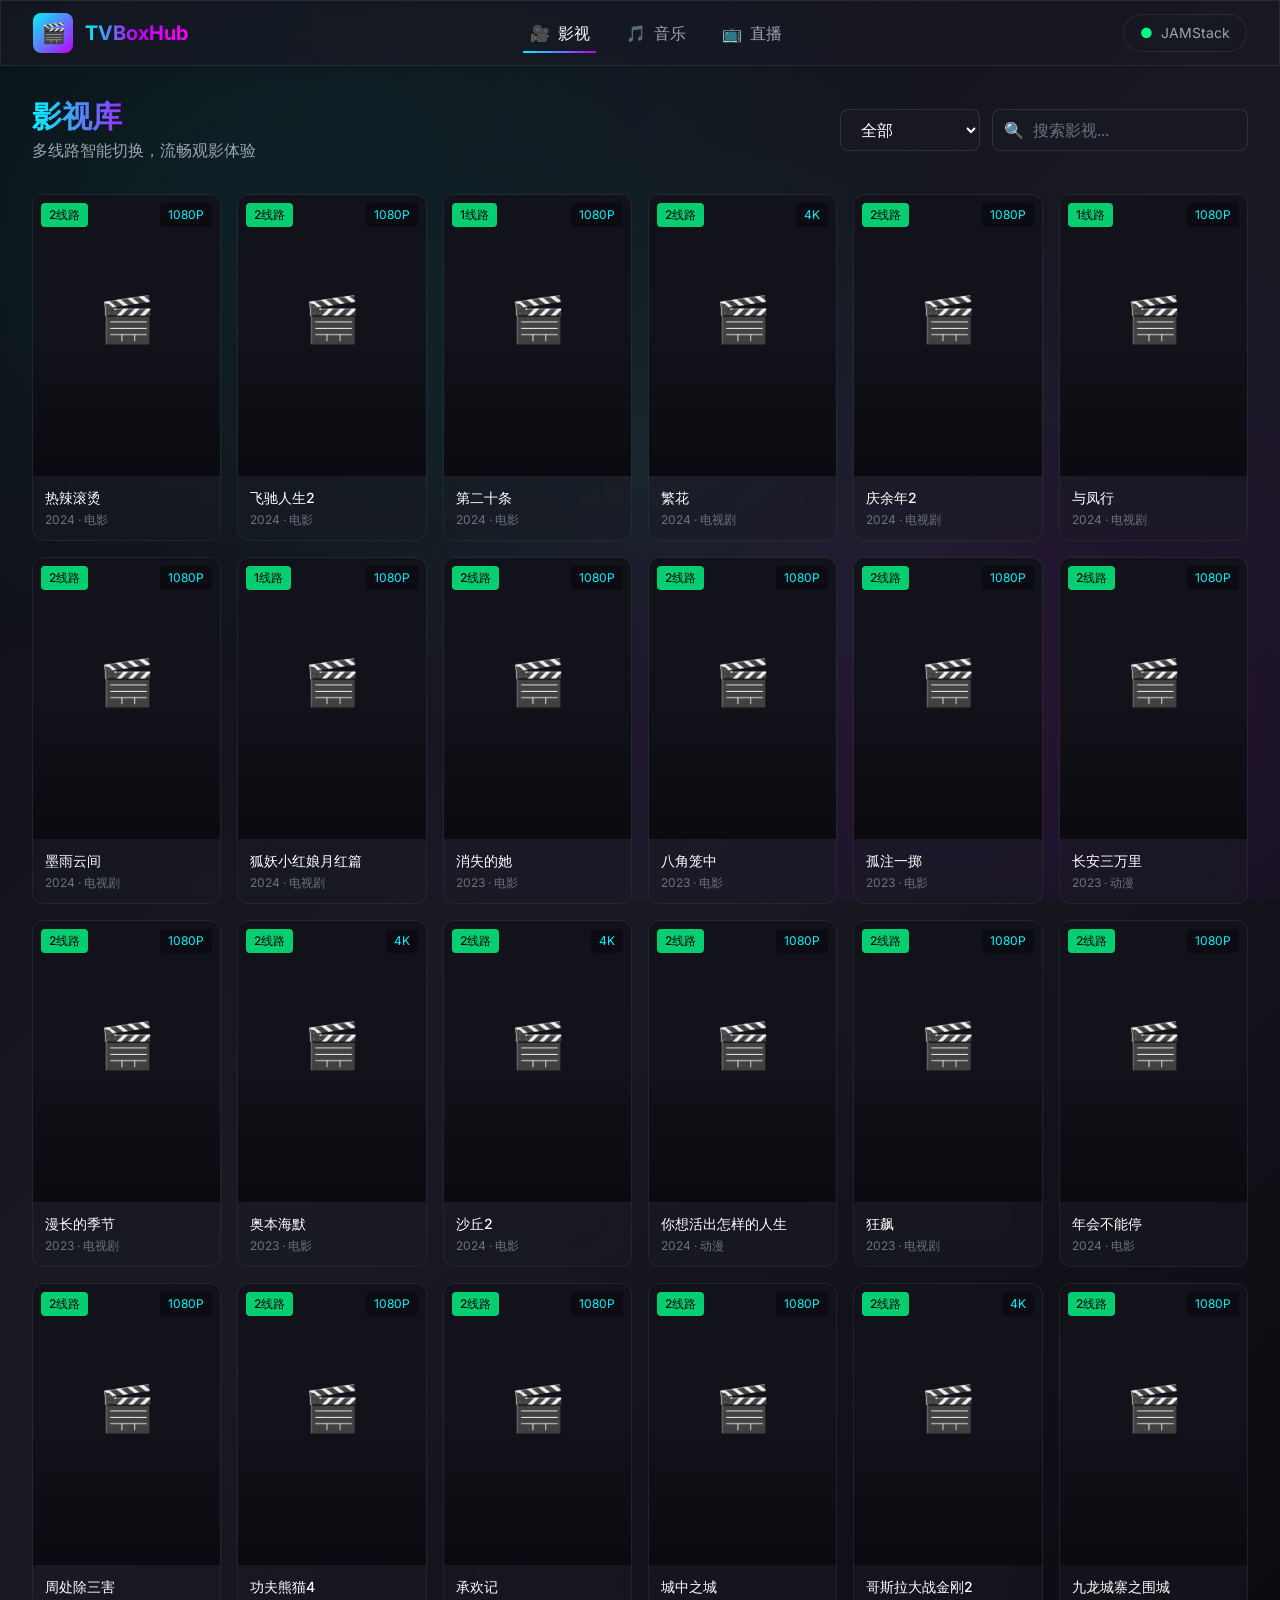
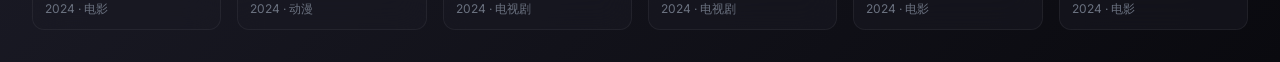
==== commit 3151f21b: "优化播放器，添加更多资源，修复海报显示" ====
--- a/index.html
+++ b/index.html
@@ -10,10 +10,10 @@
     <link rel="preconnect" href="https://fonts.googleapis.com">
     <link rel="preconnect" href="https://fonts.gstatic.com" crossorigin>
     <link href="https://fonts.googleapis.com/css2?family=Inter:wght@300;400;500;600;700&display=swap" rel="stylesheet">
-    <script type="module" crossorigin src="./assets/index-BPAEY3Fh.js"></script>
+    <script type="module" crossorigin src="./assets/index-BfGrqBeC.js"></script>
     <link rel="modulepreload" crossorigin href="./assets/vue-vendor-X1hjqPwG.js">
-    <link rel="modulepreload" crossorigin href="./assets/player-DMwkkHvz.js">
-    <link rel="stylesheet" crossorigin href="./assets/index-U_MOklC5.css">
+    <link rel="modulepreload" crossorigin href="./assets/player-DXFqGVca.js">
+    <link rel="stylesheet" crossorigin href="./assets/index-DGGLN8ob.css">
   </head>
   <body class="bg-dark-900 text-gray-100">
     <div id="app"></div>
--- a/assets/index-DGGLN8ob.css
+++ b/assets/index-DGGLN8ob.css
@@ -0,0 +1 @@
+.safe-area-pb[data-v-b015e8e7]{padding-bottom:env(safe-area-inset-bottom,0)}.slide-up-enter-active[data-v-252736a0],.slide-up-leave-active[data-v-252736a0]{transition:all .3s ease}.slide-up-enter-from[data-v-252736a0],.slide-up-leave-to[data-v-252736a0]{transform:translateY(100%);opacity:0}.safe-area-pb[data-v-252736a0]{padding-bottom:env(safe-area-inset-bottom,0)}.fade-enter-active[data-v-941abd38],.fade-leave-active[data-v-941abd38]{transition:opacity .3s ease}.fade-enter-from[data-v-941abd38],.fade-leave-to[data-v-941abd38]{opacity:0}*,:before,:after{--tw-border-spacing-x: 0;--tw-border-spacing-y: 0;--tw-translate-x: 0;--tw-translate-y: 0;--tw-rotate: 0;--tw-skew-x: 0;--tw-skew-y: 0;--tw-scale-x: 1;--tw-scale-y: 1;--tw-pan-x: ;--tw-pan-y: ;--tw-pinch-zoom: ;--tw-scroll-snap-strictness: proximity;--tw-gradient-from-position: ;--tw-gradient-via-position: ;--tw-gradient-to-position: ;--tw-ordinal: ;--tw-slashed-zero: ;--tw-numeric-figure: ;--tw-numeric-spacing: ;--tw-numeric-fraction: ;--tw-ring-inset: ;--tw-ring-offset-width: 0px;--tw-ring-offset-color: #fff;--tw-ring-color: rgb(59 130 246 / .5);--tw-ring-offset-shadow: 0 0 #0000;--tw-ring-shadow: 0 0 #0000;--tw-shadow: 0 0 #0000;--tw-shadow-colored: 0 0 #0000;--tw-blur: ;--tw-brightness: ;--tw-contrast: ;--tw-grayscale: ;--tw-hue-rotate: ;--tw-invert: ;--tw-saturate: ;--tw-sepia: ;--tw-drop-shadow: ;--tw-backdrop-blur: ;--tw-backdrop-brightness: ;--tw-backdrop-contrast: ;--tw-backdrop-grayscale: ;--tw-backdrop-hue-rotate: ;--tw-backdrop-invert: ;--tw-backdrop-opacity: ;--tw-backdrop-saturate: ;--tw-backdrop-sepia: ;--tw-contain-size: ;--tw-contain-layout: ;--tw-contain-paint: ;--tw-contain-style: }::backdrop{--tw-border-spacing-x: 0;--tw-border-spacing-y: 0;--tw-translate-x: 0;--tw-translate-y: 0;--tw-rotate: 0;--tw-skew-x: 0;--tw-skew-y: 0;--tw-scale-x: 1;--tw-scale-y: 1;--tw-pan-x: ;--tw-pan-y: ;--tw-pinch-zoom: ;--tw-scroll-snap-strictness: proximity;--tw-gradient-from-position: ;--tw-gradient-via-position: ;--tw-gradient-to-position: ;--tw-ordinal: ;--tw-slashed-zero: ;--tw-numeric-figure: ;--tw-numeric-spacing: ;--tw-numeric-fraction: ;--tw-ring-inset: ;--tw-ring-offset-width: 0px;--tw-ring-offset-color: #fff;--tw-ring-color: rgb(59 130 246 / .5);--tw-ring-offset-shadow: 0 0 #0000;--tw-ring-shadow: 0 0 #0000;--tw-shadow: 0 0 #0000;--tw-shadow-colored: 0 0 #0000;--tw-blur: ;--tw-brightness: ;--tw-contrast: ;--tw-grayscale: ;--tw-hue-rotate: ;--tw-invert: ;--tw-saturate: ;--tw-sepia: ;--tw-drop-shadow: ;--tw-backdrop-blur: ;--tw-backdrop-brightness: ;--tw-backdrop-contrast: ;--tw-backdrop-grayscale: ;--tw-backdrop-hue-rotate: ;--tw-backdrop-invert: ;--tw-backdrop-opacity: ;--tw-backdrop-saturate: ;--tw-backdrop-sepia: ;--tw-contain-size: ;--tw-contain-layout: ;--tw-contain-paint: ;--tw-contain-style: }*,:before,:after{box-sizing:border-box;border-width:0;border-style:solid;border-color:#e5e7eb}:before,:after{--tw-content: ""}html,:host{line-height:1.5;-webkit-text-size-adjust:100%;-moz-tab-size:4;-o-tab-size:4;tab-size:4;font-family:Inter,system-ui,sans-serif;font-feature-settings:normal;font-variation-settings:normal;-webkit-tap-highlight-color:transparent}body{margin:0;line-height:inherit}hr{height:0;color:inherit;border-top-width:1px}abbr:where([title]){-webkit-text-decoration:underline dotted;text-decoration:underline dotted}h1,h2,h3,h4,h5,h6{font-size:inherit;font-weight:inherit}a{color:inherit;text-decoration:inherit}b,strong{font-weight:bolder}code,kbd,samp,pre{font-family:Fira Code,Consolas,monospace;font-feature-settings:normal;font-variation-settings:normal;font-size:1em}small{font-size:80%}sub,sup{font-size:75%;line-height:0;position:relative;vertical-align:baseline}sub{bottom:-.25em}sup{top:-.5em}table{text-indent:0;border-color:inherit;border-collapse:collapse}button,input,optgroup,select,textarea{font-family:inherit;font-feature-settings:inherit;font-variation-settings:inherit;font-size:100%;font-weight:inherit;line-height:inherit;letter-spacing:inherit;color:inherit;margin:0;padding:0}button,select{text-transform:none}button,input:where([type=button]),input:where([type=reset]),input:where([type=submit]){-webkit-appearance:button;background-color:transparent;background-image:none}:-moz-focusring{outline:auto}:-moz-ui-invalid{box-shadow:none}progress{vertical-align:baseline}::-webkit-inner-spin-button,::-webkit-outer-spin-button{height:auto}[type=search]{-webkit-appearance:textfield;outline-offset:-2px}::-webkit-search-decoration{-webkit-appearance:none}::-webkit-file-upload-button{-webkit-appearance:button;font:inherit}summary{display:list-item}blockquote,dl,dd,h1,h2,h3,h4,h5,h6,hr,figure,p,pre{margin:0}fieldset{margin:0;padding:0}legend{padding:0}ol,ul,menu{list-style:none;margin:0;padding:0}dialog{padding:0}textarea{resize:vertical}input::-moz-placeholder,textarea::-moz-placeholder{opacity:1;color:#9ca3af}input::placeholder,textarea::placeholder{opacity:1;color:#9ca3af}button,[role=button]{cursor:pointer}:disabled{cursor:default}img,svg,video,canvas,audio,iframe,embed,object{display:block;vertical-align:middle}img,video{max-width:100%;height:auto}[hidden]:where(:not([hidden=until-found])){display:none}.container{width:100%}@media (min-width: 640px){.container{max-width:640px}}@media (min-width: 768px){.container{max-width:768px}}@media (min-width: 1024px){.container{max-width:1024px}}@media (min-width: 1280px){.container{max-width:1280px}}@media (min-width: 1536px){.container{max-width:1536px}}.fixed{position:fixed}.absolute{position:absolute}.relative{position:relative}.sticky{position:sticky}.inset-0{top:0;right:0;bottom:0;left:0}.-bottom-0\.5{bottom:-.125rem}.bottom-0{bottom:0}.bottom-16{bottom:4rem}.bottom-2{bottom:.5rem}.bottom-3{bottom:.75rem}.bottom-4{bottom:1rem}.left-0{left:0}.left-2{left:.5rem}.left-3{left:.75rem}.left-4{left:1rem}.right-0{right:0}.right-2{right:.5rem}.right-3{right:.75rem}.right-4{right:1rem}.top-0{top:0}.top-1\/2{top:50%}.top-2{top:.5rem}.top-4{top:1rem}.z-10{z-index:10}.z-20{z-index:20}.z-40{z-index:40}.z-50{z-index:50}.mx-auto{margin-left:auto;margin-right:auto}.mb-2{margin-bottom:.5rem}.mb-3{margin-bottom:.75rem}.mb-4{margin-bottom:1rem}.mb-8{margin-bottom:2rem}.ml-4{margin-left:1rem}.mt-1{margin-top:.25rem}.mt-2{margin-top:.5rem}.mt-3{margin-top:.75rem}.flex{display:flex}.grid{display:grid}.hidden{display:none}.aspect-\[2\/3\]{aspect-ratio:2/3}.aspect-square{aspect-ratio:1 / 1}.aspect-video{aspect-ratio:16 / 9}.h-0\.5{height:.125rem}.h-1{height:.25rem}.h-1\.5{height:.375rem}.h-10{height:2.5rem}.h-12{height:3rem}.h-14{height:3.5rem}.h-16{height:4rem}.h-2{height:.5rem}.h-64{height:16rem}.h-8{height:2rem}.h-full{height:100%}.max-h-\[90vh\]{max-height:90vh}.min-h-screen{min-height:100vh}.w-1\.5{width:.375rem}.w-10{width:2.5rem}.w-12{width:3rem}.w-14{width:3.5rem}.w-16{width:4rem}.w-2{width:.5rem}.w-48{width:12rem}.w-8{width:2rem}.w-full{width:100%}.min-w-0{min-width:0px}.min-w-\[140px\]{min-width:140px}.max-w-2xl{max-width:42rem}.max-w-7xl{max-width:80rem}.max-w-md{max-width:28rem}.flex-1{flex:1 1 0%}.flex-shrink-0{flex-shrink:0}.-translate-y-1\/2{--tw-translate-y: -50%;transform:translate(var(--tw-translate-x),var(--tw-translate-y)) rotate(var(--tw-rotate)) skew(var(--tw-skew-x)) skewY(var(--tw-skew-y)) scaleX(var(--tw-scale-x)) scaleY(var(--tw-scale-y))}.scale-110{--tw-scale-x: 1.1;--tw-scale-y: 1.1;transform:translate(var(--tw-translate-x),var(--tw-translate-y)) rotate(var(--tw-rotate)) skew(var(--tw-skew-x)) skewY(var(--tw-skew-y)) scaleX(var(--tw-scale-x)) scaleY(var(--tw-scale-y))}.transform{transform:translate(var(--tw-translate-x),var(--tw-translate-y)) rotate(var(--tw-rotate)) skew(var(--tw-skew-x)) skewY(var(--tw-skew-y)) scaleX(var(--tw-scale-x)) scaleY(var(--tw-scale-y))}@keyframes pulse{50%{opacity:.5}}.animate-pulse{animation:pulse 2s cubic-bezier(.4,0,.6,1) infinite}@keyframes spin{to{transform:rotate(360deg)}}.animate-spin{animation:spin 1s linear infinite}.cursor-pointer{cursor:pointer}.grid-cols-1{grid-template-columns:repeat(1,minmax(0,1fr))}.grid-cols-2{grid-template-columns:repeat(2,minmax(0,1fr))}.flex-col{flex-direction:column}.flex-wrap{flex-wrap:wrap}.items-center{align-items:center}.justify-center{justify-content:center}.justify-between{justify-content:space-between}.justify-around{justify-content:space-around}.gap-1{gap:.25rem}.gap-2{gap:.5rem}.gap-3{gap:.75rem}.gap-4{gap:1rem}.gap-6{gap:1.5rem}.space-y-3>:not([hidden])~:not([hidden]){--tw-space-y-reverse: 0;margin-top:calc(.75rem * calc(1 - var(--tw-space-y-reverse)));margin-bottom:calc(.75rem * var(--tw-space-y-reverse))}.space-y-8>:not([hidden])~:not([hidden]){--tw-space-y-reverse: 0;margin-top:calc(2rem * calc(1 - var(--tw-space-y-reverse)));margin-bottom:calc(2rem * var(--tw-space-y-reverse))}.self-start{align-self:flex-start}.overflow-hidden{overflow:hidden}.overflow-y-auto{overflow-y:auto}.truncate{overflow:hidden;text-overflow:ellipsis;white-space:nowrap}.rounded{border-radius:.25rem}.rounded-2xl{border-radius:1rem}.rounded-full{border-radius:9999px}.rounded-lg{border-radius:.5rem}.rounded-xl{border-radius:.75rem}.border{border-width:1px}.border-2{border-width:2px}.border-4{border-width:4px}.border-b{border-bottom-width:1px}.border-t{border-top-width:1px}.border-neon-cyan{--tw-border-opacity: 1;border-color:rgb(0 245 255 / var(--tw-border-opacity, 1))}.border-neon-cyan\/30{border-color:#00f5ff4d}.border-neon-cyan\/50{border-color:#00f5ff80}.border-neon-pink{--tw-border-opacity: 1;border-color:rgb(255 0 255 / var(--tw-border-opacity, 1))}.border-neon-pink\/30{border-color:#ff00ff4d}.border-neon-purple{--tw-border-opacity: 1;border-color:rgb(191 0 255 / var(--tw-border-opacity, 1))}.border-neon-red\/50{border-color:#ff336680}.border-white\/10{border-color:#ffffff1a}.border-white\/5{border-color:#ffffff0d}.border-t-neon-cyan{--tw-border-opacity: 1;border-top-color:rgb(0 245 255 / var(--tw-border-opacity, 1))}.border-t-neon-pink{--tw-border-opacity: 1;border-top-color:rgb(255 0 255 / var(--tw-border-opacity, 1))}.bg-dark-600{--tw-bg-opacity: 1;background-color:rgb(34 34 48 / var(--tw-bg-opacity, 1))}.bg-dark-800{--tw-bg-opacity: 1;background-color:rgb(18 18 26 / var(--tw-bg-opacity, 1))}.bg-dark-800\/90{background-color:#12121ae6}.bg-dark-900{--tw-bg-opacity: 1;background-color:rgb(10 10 15 / var(--tw-bg-opacity, 1))}.bg-dark-900\/40{background-color:#0a0a0f66}.bg-dark-900\/80{background-color:#0a0a0fcc}.bg-dark-900\/95{background-color:#0a0a0ff2}.bg-neon-cyan\/20{background-color:#00f5ff33}.bg-neon-green\/80{background-color:#0f8c}.bg-neon-pink\/20{background-color:#f0f3}.bg-neon-purple\/20{background-color:#bf00ff33}.bg-neon-red{--tw-bg-opacity: 1;background-color:rgb(255 51 102 / var(--tw-bg-opacity, 1))}.bg-neon-red\/80{background-color:#f36c}.bg-white{--tw-bg-opacity: 1;background-color:rgb(255 255 255 / var(--tw-bg-opacity, 1))}.bg-gradient-to-br{background-image:linear-gradient(to bottom right,var(--tw-gradient-stops))}.bg-gradient-to-r{background-image:linear-gradient(to right,var(--tw-gradient-stops))}.bg-gradient-to-t{background-image:linear-gradient(to top,var(--tw-gradient-stops))}.from-dark-900{--tw-gradient-from: #0a0a0f var(--tw-gradient-from-position);--tw-gradient-to: rgb(10 10 15 / 0) var(--tw-gradient-to-position);--tw-gradient-stops: var(--tw-gradient-from), var(--tw-gradient-to)}.from-neon-cyan{--tw-gradient-from: #00f5ff var(--tw-gradient-from-position);--tw-gradient-to: rgb(0 245 255 / 0) var(--tw-gradient-to-position);--tw-gradient-stops: var(--tw-gradient-from), var(--tw-gradient-to)}.via-dark-900\/50{--tw-gradient-to: rgb(10 10 15 / 0) var(--tw-gradient-to-position);--tw-gradient-stops: var(--tw-gradient-from), rgb(10 10 15 / .5) var(--tw-gradient-via-position), var(--tw-gradient-to)}.via-transparent{--tw-gradient-to: rgb(0 0 0 / 0) var(--tw-gradient-to-position);--tw-gradient-stops: var(--tw-gradient-from), transparent var(--tw-gradient-via-position), var(--tw-gradient-to)}.to-neon-purple{--tw-gradient-to: #bf00ff var(--tw-gradient-to-position)}.to-transparent{--tw-gradient-to: transparent var(--tw-gradient-to-position)}.object-cover{-o-object-fit:cover;object-fit:cover}.p-3{padding:.75rem}.p-4{padding:1rem}.p-6{padding:1.5rem}.p-8{padding:2rem}.px-2{padding-left:.5rem;padding-right:.5rem}.px-3{padding-left:.75rem;padding-right:.75rem}.px-4{padding-left:1rem;padding-right:1rem}.py-0\.5{padding-top:.125rem;padding-bottom:.125rem}.py-1{padding-top:.25rem;padding-bottom:.25rem}.py-1\.5{padding-top:.375rem;padding-bottom:.375rem}.py-12{padding-top:3rem;padding-bottom:3rem}.py-2{padding-top:.5rem;padding-bottom:.5rem}.py-20{padding-top:5rem;padding-bottom:5rem}.py-3{padding-top:.75rem;padding-bottom:.75rem}.pb-32{padding-bottom:8rem}.pl-10{padding-left:2.5rem}.pr-4{padding-right:1rem}.text-center{text-align:center}.text-right{text-align:right}.text-2xl{font-size:1.5rem;line-height:2rem}.text-4xl{font-size:2.25rem;line-height:2.5rem}.text-5xl{font-size:3rem;line-height:1}.text-lg{font-size:1.125rem;line-height:1.75rem}.text-sm{font-size:.875rem;line-height:1.25rem}.text-xl{font-size:1.25rem;line-height:1.75rem}.text-xs{font-size:.75rem;line-height:1rem}.font-bold{font-weight:700}.font-medium{font-weight:500}.text-dark-900{--tw-text-opacity: 1;color:rgb(10 10 15 / var(--tw-text-opacity, 1))}.text-gray-100{--tw-text-opacity: 1;color:rgb(243 244 246 / var(--tw-text-opacity, 1))}.text-gray-300{--tw-text-opacity: 1;color:rgb(209 213 219 / var(--tw-text-opacity, 1))}.text-gray-400{--tw-text-opacity: 1;color:rgb(156 163 175 / var(--tw-text-opacity, 1))}.text-gray-500{--tw-text-opacity: 1;color:rgb(107 114 128 / var(--tw-text-opacity, 1))}.text-neon-cyan{--tw-text-opacity: 1;color:rgb(0 245 255 / var(--tw-text-opacity, 1))}.text-neon-green{--tw-text-opacity: 1;color:rgb(0 255 136 / var(--tw-text-opacity, 1))}.text-neon-red{--tw-text-opacity: 1;color:rgb(255 51 102 / var(--tw-text-opacity, 1))}.text-neon-yellow{--tw-text-opacity: 1;color:rgb(255 255 0 / var(--tw-text-opacity, 1))}.text-white{--tw-text-opacity: 1;color:rgb(255 255 255 / var(--tw-text-opacity, 1))}.opacity-0{opacity:0}.outline-none{outline:2px solid transparent;outline-offset:2px}.filter{filter:var(--tw-blur) var(--tw-brightness) var(--tw-contrast) var(--tw-grayscale) var(--tw-hue-rotate) var(--tw-invert) var(--tw-saturate) var(--tw-sepia) var(--tw-drop-shadow)}.backdrop-blur-sm{--tw-backdrop-blur: blur(4px);-webkit-backdrop-filter:var(--tw-backdrop-blur) var(--tw-backdrop-brightness) var(--tw-backdrop-contrast) var(--tw-backdrop-grayscale) var(--tw-backdrop-hue-rotate) var(--tw-backdrop-invert) var(--tw-backdrop-opacity) var(--tw-backdrop-saturate) var(--tw-backdrop-sepia);backdrop-filter:var(--tw-backdrop-blur) var(--tw-backdrop-brightness) var(--tw-backdrop-contrast) var(--tw-backdrop-grayscale) var(--tw-backdrop-hue-rotate) var(--tw-backdrop-invert) var(--tw-backdrop-opacity) var(--tw-backdrop-saturate) var(--tw-backdrop-sepia)}.backdrop-blur-xl{--tw-backdrop-blur: blur(24px);-webkit-backdrop-filter:var(--tw-backdrop-blur) var(--tw-backdrop-brightness) var(--tw-backdrop-contrast) var(--tw-backdrop-grayscale) var(--tw-backdrop-hue-rotate) var(--tw-backdrop-invert) var(--tw-backdrop-opacity) var(--tw-backdrop-saturate) var(--tw-backdrop-sepia);backdrop-filter:var(--tw-backdrop-blur) var(--tw-backdrop-brightness) var(--tw-backdrop-contrast) var(--tw-backdrop-grayscale) var(--tw-backdrop-hue-rotate) var(--tw-backdrop-invert) var(--tw-backdrop-opacity) var(--tw-backdrop-saturate) var(--tw-backdrop-sepia)}.transition{transition-property:color,background-color,border-color,text-decoration-color,fill,stroke,opacity,box-shadow,transform,filter,backdrop-filter;transition-timing-function:cubic-bezier(.4,0,.2,1);transition-duration:.15s}.transition-all{transition-property:all;transition-timing-function:cubic-bezier(.4,0,.2,1);transition-duration:.15s}.transition-colors{transition-property:color,background-color,border-color,text-decoration-color,fill,stroke;transition-timing-function:cubic-bezier(.4,0,.2,1);transition-duration:.15s}.transition-opacity{transition-property:opacity;transition-timing-function:cubic-bezier(.4,0,.2,1);transition-duration:.15s}.transition-transform{transition-property:transform;transition-timing-function:cubic-bezier(.4,0,.2,1);transition-duration:.15s}.duration-300{transition-duration:.3s}.duration-500{transition-duration:.5s}:root{--neon-cyan: #00f5ff;--neon-pink: #ff00ff;--neon-purple: #bf00ff;--neon-green: #00ff88}*{margin:0;padding:0;box-sizing:border-box}body{font-family:Inter,system-ui,sans-serif;background:linear-gradient(135deg,#0a0a0f,#1a1a25,#0a0a0f);min-height:100vh;overflow-x:hidden}body:before{content:"";position:fixed;top:0;left:0;width:100%;height:100%;background:radial-gradient(ellipse at 20% 20%,rgba(0,245,255,.08) 0%,transparent 50%),radial-gradient(ellipse at 80% 80%,rgba(191,0,255,.08) 0%,transparent 50%),radial-gradient(ellipse at 50% 50%,rgba(0,255,136,.05) 0%,transparent 50%);pointer-events:none;z-index:-1}.glass{background:#1a1a2599;backdrop-filter:blur(20px);-webkit-backdrop-filter:blur(20px);border:1px solid rgba(255,255,255,.08)}.glass-card{background:#1a1a2580;backdrop-filter:blur(16px);-webkit-backdrop-filter:blur(16px);border:1px solid rgba(255,255,255,.06);transition:all .3s cubic-bezier(.4,0,.2,1)}.glass-card:hover{background:#1a1a25b3;border-color:#00f5ff4d;box-shadow:0 0 30px #00f5ff1a;transform:translateY(-2px)}.neon-border{position:relative}.neon-border:before{content:"";position:absolute;top:-2px;right:-2px;bottom:-2px;left:-2px;background:linear-gradient(45deg,var(--neon-cyan),var(--neon-purple),var(--neon-pink));border-radius:inherit;z-index:-1;opacity:0;transition:opacity .3s ease}.neon-border:hover:before{opacity:1}.neon-text{background:linear-gradient(90deg,var(--neon-cyan),var(--neon-purple),var(--neon-pink));-webkit-background-clip:text;background-clip:text;color:transparent}.neon-glow{text-shadow:0 0 10px var(--neon-cyan),0 0 20px var(--neon-cyan),0 0 40px var(--neon-cyan)}.nav-link{position:relative;padding:.5rem 1rem;color:#9ca3af;transition:all .3s ease}.nav-link:after{content:"";position:absolute;bottom:0;left:50%;width:0;height:2px;background:linear-gradient(90deg,var(--neon-cyan),var(--neon-purple));transition:all .3s ease;transform:translate(-50%)}.nav-link:hover,.nav-link.router-link-active{color:#fff}.nav-link.router-link-active:after,.nav-link:hover:after{width:80%}.neon-btn{position:relative;padding:.75rem 1.5rem;background:linear-gradient(135deg,#00f5ff1a,#bf00ff1a);border:1px solid rgba(0,245,255,.3);color:var(--neon-cyan);font-weight:500;border-radius:.5rem;cursor:pointer;overflow:hidden;transition:all .3s ease}.neon-btn:before{content:"";position:absolute;top:0;right:0;bottom:0;left:0;background:linear-gradient(135deg,var(--neon-cyan),var(--neon-purple));opacity:0;transition:opacity .3s ease}.neon-btn:hover{border-color:var(--neon-cyan);box-shadow:0 0 20px #00f5ff4d;transform:translateY(-2px)}.neon-btn:hover:before{opacity:.1}.neon-btn span{position:relative;z-index:1}.scrollbar-thin::-webkit-scrollbar{width:6px;height:6px}.scrollbar-thin::-webkit-scrollbar-track{background:#1a1a2580;border-radius:3px}.scrollbar-thin::-webkit-scrollbar-thumb{background:#00f5ff4d;border-radius:3px}.scrollbar-thin::-webkit-scrollbar-thumb:hover{background:#00f5ff80}@keyframes slideUp{0%{opacity:0;transform:translateY(20px)}to{opacity:1;transform:translateY(0)}}.animate-slide-up{animation:slideUp .5s ease forwards}.stagger-1{animation-delay:.1s}.stagger-2{animation-delay:.2s}.stagger-3{animation-delay:.3s}.stagger-4{animation-delay:.4s}.stagger-5{animation-delay:.5s}.lazy-image{position:relative;overflow:hidden}.lazy-image:before{content:"";position:absolute;top:0;right:0;bottom:0;left:0;background:linear-gradient(135deg,#00f5ff0d,#bf00ff0d);-webkit-backdrop-filter:blur(8px);backdrop-filter:blur(8px);display:flex;align-items:center;justify-content:center;content:"🎬";font-size:2rem;color:#fff3}.lazy-image img{opacity:0;transition:opacity .5s ease}.lazy-image img.loaded{opacity:1}.lazy-image img.loaded+.lazy-placeholder{display:none}input,textarea,select{background:#1a1a25cc;border:1px solid rgba(255,255,255,.1);color:#fff;padding:.75rem 1rem;border-radius:.5rem;outline:none;transition:all .3s ease}input:focus,textarea:focus,select:focus{border-color:var(--neon-cyan);box-shadow:0 0 15px #00f5ff33}input::-moz-placeholder,textarea::-moz-placeholder{color:#6b7280}input::placeholder,textarea::placeholder{color:#6b7280}.artplayer-container{font-family:Inter,sans-serif!important}.aplayer .aplayer-info .aplayer-controller .aplayer-bar-wrap .aplayer-bar .aplayer-played{background:linear-gradient(90deg,var(--neon-cyan),var(--neon-purple))!important}.aplayer .aplayer-info .aplayer-controller .aplayer-bar-wrap .aplayer-bar .aplayer-played .aplayer-thumb{background:var(--neon-cyan)!important;box-shadow:0 0 10px var(--neon-cyan)}.aplayer .aplayer-lrc-current{color:var(--neon-cyan)!important;text-shadow:0 0 20px var(--neon-cyan)}@media (max-width: 768px){.glass-card{-webkit-backdrop-filter:blur(12px);backdrop-filter:blur(12px)}}.hover\:border-neon-red:hover{--tw-border-opacity: 1;border-color:rgb(255 51 102 / var(--tw-border-opacity, 1))}.hover\:bg-neon-cyan\/30:hover{background-color:#00f5ff4d}.hover\:text-white:hover{--tw-text-opacity: 1;color:rgb(255 255 255 / var(--tw-text-opacity, 1))}.group:hover .group-hover\:scale-110{--tw-scale-x: 1.1;--tw-scale-y: 1.1;transform:translate(var(--tw-translate-x),var(--tw-translate-y)) rotate(var(--tw-rotate)) skew(var(--tw-skew-x)) skewY(var(--tw-skew-y)) scaleX(var(--tw-scale-x)) scaleY(var(--tw-scale-y))}.group:hover .group-hover\:opacity-100{opacity:1}@media (min-width: 640px){.sm\:flex{display:flex}.sm\:w-64{width:16rem}.sm\:grid-cols-3{grid-template-columns:repeat(3,minmax(0,1fr))}.sm\:flex-row{flex-direction:row}.sm\:items-start{align-items:flex-start}.sm\:items-center{align-items:center}.sm\:justify-between{justify-content:space-between}.sm\:p-6{padding:1.5rem}.sm\:px-6{padding-left:1.5rem;padding-right:1.5rem}.sm\:text-3xl{font-size:1.875rem;line-height:2.25rem}}@media (min-width: 768px){.md\:flex{display:flex}.md\:hidden{display:none}.md\:grid-cols-2{grid-template-columns:repeat(2,minmax(0,1fr))}.md\:grid-cols-4{grid-template-columns:repeat(4,minmax(0,1fr))}}@media (min-width: 1024px){.lg\:grid-cols-3{grid-template-columns:repeat(3,minmax(0,1fr))}.lg\:grid-cols-5{grid-template-columns:repeat(5,minmax(0,1fr))}.lg\:p-8{padding:2rem}.lg\:px-8{padding-left:2rem;padding-right:2rem}}@media (min-width: 1280px){.xl\:grid-cols-6{grid-template-columns:repeat(6,minmax(0,1fr))}}.artplayer-container[data-v-06a25408]{width:100%;aspect-ratio:16 / 9;background:#0a0a0f}
